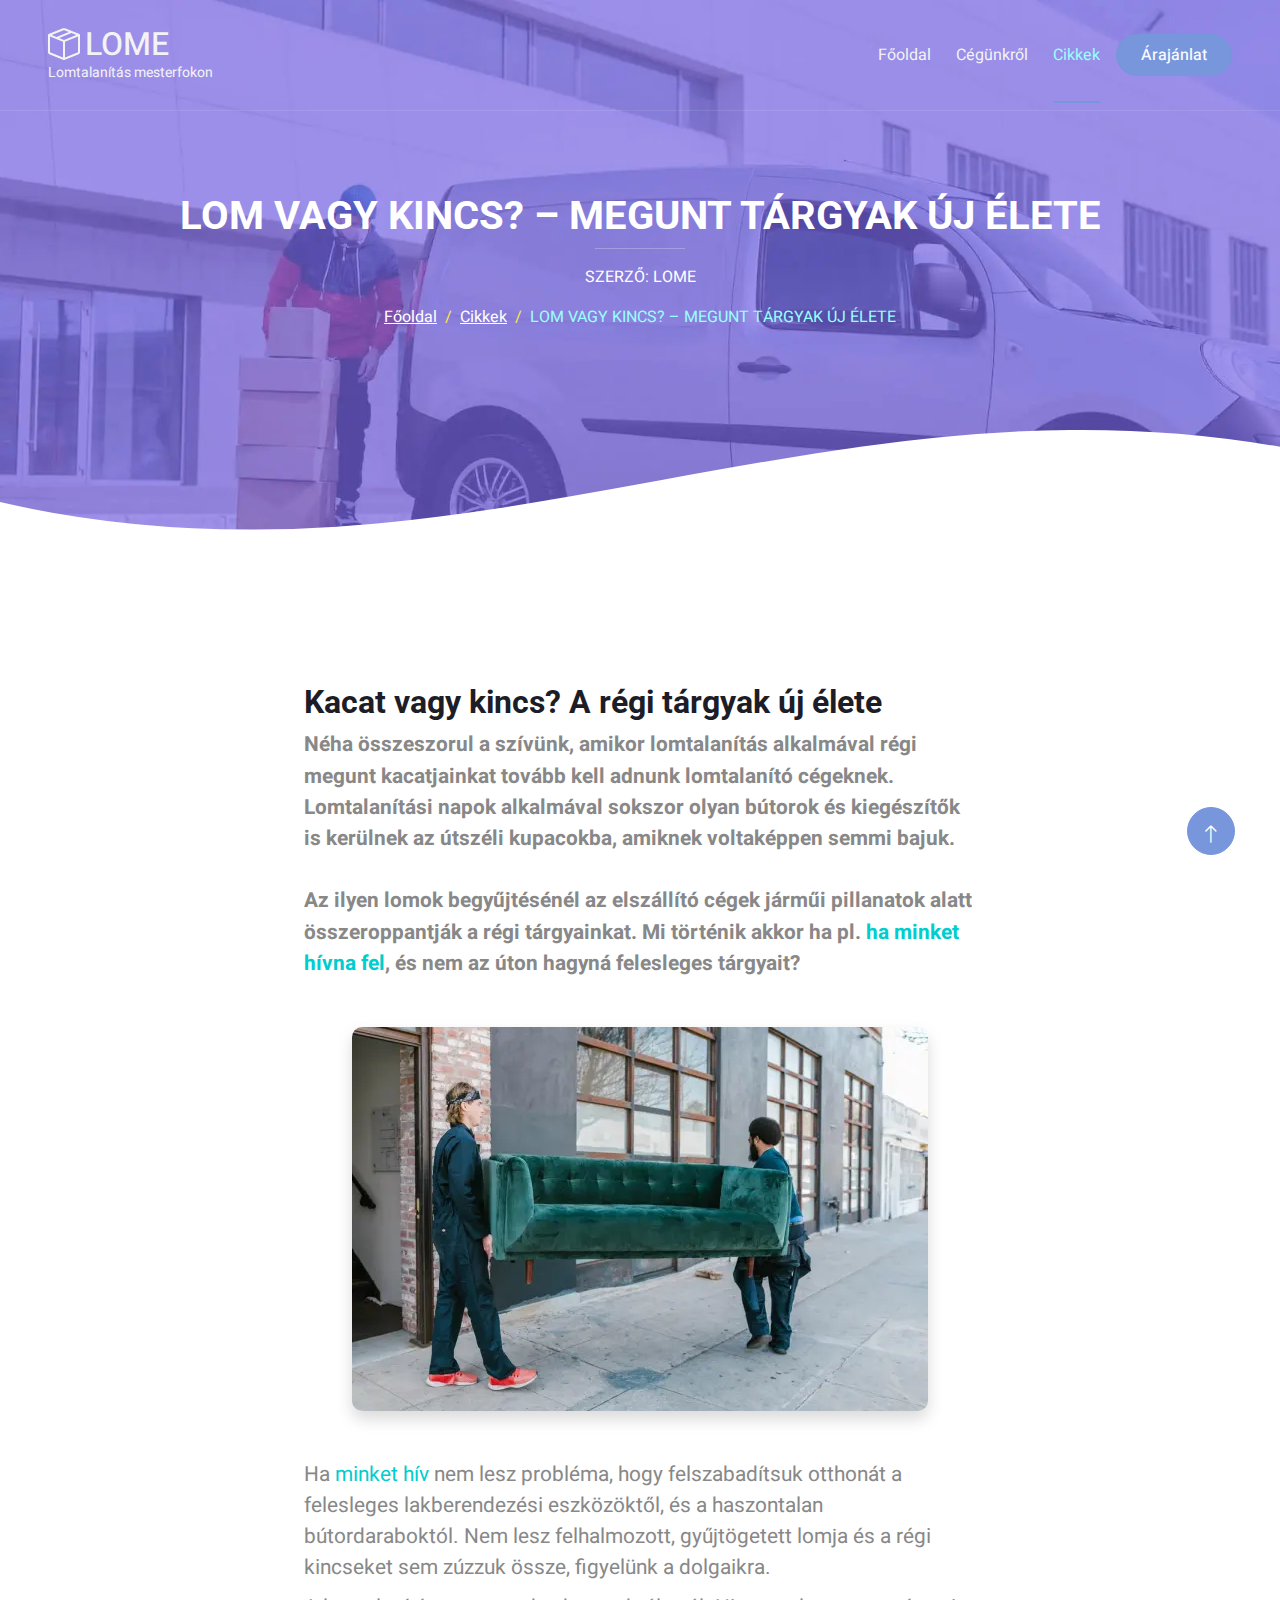
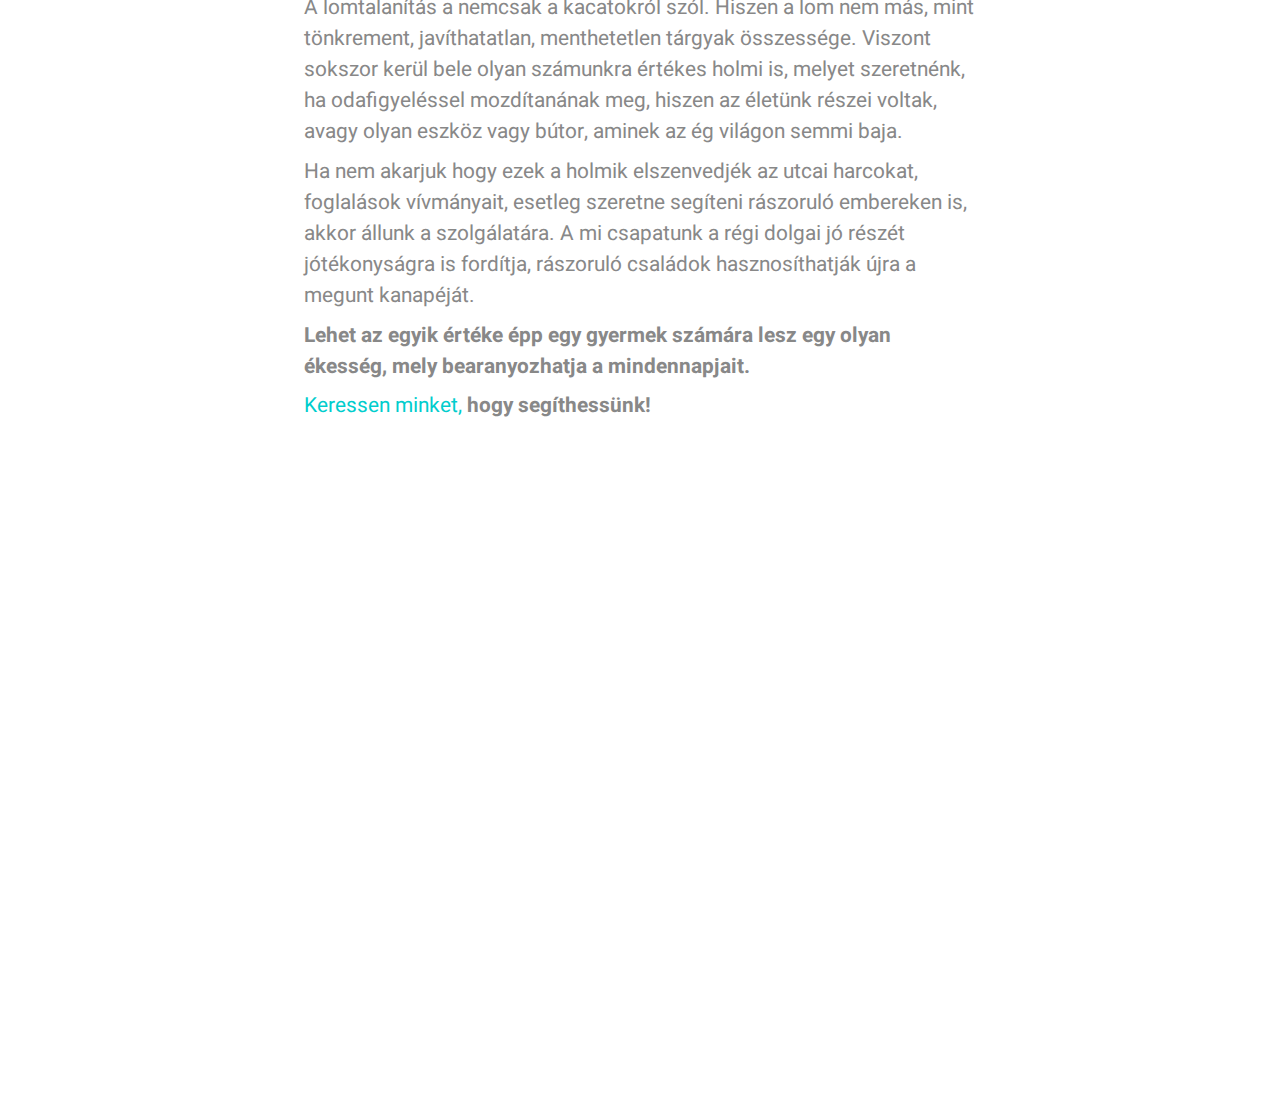
==== _article1.html @ c23edce4 "fix, article added" ====
<!DOCTYPE html>
<html lang="hu">

<head>
    <meta charset="utf-8" />
    <title>
        LOM VAGY KINCS? – MEGUNT TÁRGYAK ÚJ ÉLETE - Lomtalanítás Mesterfokon
    </title>
    <link rel="canonical" href="https://lomtalanitas-mesterfokon.hu/article1.html" />
    <link rel="shortlink" href="https://lomtalanitas-mesterfokon.hu/article1.html" />
    <meta name="format-detection" content="telephone=no" />
    <meta content="width=device-width, initial-scale=1.0" name="viewport" />
    <meta http-equiv="X-UA-Compatible" content="IE=edge" />
    <meta name="keywords" content="mindent viszünk, lomtalanítás, hagyatékfelszámolás, sittszállítás, kezdvező árak, olcsó, éjjel-nappal, professzionális, lakáskiürítés, költöztetés, mesteremberek, megbízható, bútorszállítás, irodakiürítés, hagyaték, lomszállítás" />
    <meta name="description" content="Professzionális lomtalanítás kedvező árakon az Ország egész területén éjjel-nappal. ✅ Kipakolunk minden lomot és szemetet! Lomtalanítás kapcsán mindenféle lomot, bútort, kanapékat, ágyakat, sittet, építési törmeléket elhordunk. Mindig tiszta területet hagyunk magunk után! &nbsp;|&nbsp; Lomtalanitas-mesterfokon.hu" />
    <meta name="robots" content="all, index, follow" />
    <meta name="theme-color" content="#ffffff" />
    <!-- Opengraph & Twitter -->
    <meta property="og:site_name" content="LOM VAGY KINCS? – MEGUNT TÁRGYAK ÚJ ÉLETE" />
    <meta property="og:type" content="website" />
    <meta property="og:url" content="https://lomtalanitas-mesterfokon.hu/article1.html" />
    <meta property="og:title" content="LOM VAGY KINCS? – MEGUNT TÁRGYAK ÚJ ÉLETE - Professzionális lomtalanítás kedvező árakon ✅ &nbsp;|&nbsp; Lomtalanitas-mesterfokon.hu" />
    <meta property="og:description" content="Professzionális lomtalanítás kedvező árakon az Ország egész területén éjjel-nappal. ✅ Kipakolunk minden lomot és szemetet! Lomtalanítás kapcsán mindenféle lomot, bútort, kanapékat, ágyakat, sittet, építési törmeléket elhordunk. Mindig tiszta területet hagyunk magunk után! &nbsp;|&nbsp; Lomtalanitas-mesterfokon.hu" />
    <meta property="og:image" content="https://lomtalanitas-mesterfokon.hu/ferfi_dobozokkal.png" />
    <meta property="og:image:width" content="1200" />
    <meta property="og:image:height" content="675" />
    <meta property="og:locale" content="hu_HU" />
    <meta name="twitter:card" content="summary_large_image" />
    <meta name="twitter:title" content="LOM VAGY KINCS? – MEGUNT TÁRGYAK ÚJ ÉLETE - Professzionális lomtalanítás kedvező árakon ✅ &nbsp;|&nbsp; Lomtalanitas-mesterfokon.hu" />
    <meta name="twitter:description" content="Professzionális lomtalanítás kedvező árakon az Ország egész területén éjjel-nappal. ✅ Kipakolunk minden lomot és szemetet! Lomtalanítás kapcsán mindenféle lomot, bútort, kanapékat, ágyakat, sittet, építési törmeléket elhordunk. Mindig tiszta területet hagyunk magunk után! &nbsp;|&nbsp; Lomtalanitas-mesterfokon.hu" />
    <meta name="twitter:site" content="LOM VAGY KINCS? – MEGUNT TÁRGYAK ÚJ ÉLETE" />
    <meta name="twitter:image" content="https://lomtalanitas-mesterfokon.hu/ferfi_dobozokkal.png" />
    <meta name="twitter:creator" content="Lomtalanítás mesterfokon" />
    <!-- Favicon -->
    <link href="img/favicon/favicon.ico" rel="icon" />
    <link rel="apple-touch-icon" type="image/png" sizes="32x32" href="img/favicon/favicon-32x32.png" />
    <link rel="icon" type="image/png" sizes="96x96" href="img/favicon/favicon-96x96.png" />
    <link rel="icon" type="image/png" sizes="16x16" href="img/favicon/favicon-16x16.png" />
    <meta name="msapplication-TileColor" content="#ffffff" />
    <meta name="theme-color" content="#ffffff" />
    <!-- Google Web Fonts -->
    <link rel="preconnect" href="https://fonts.googleapis.com" />
    <link rel="preconnect" href="https://fonts.gstatic.com" crossorigin />
    <link href="https://fonts.googleapis.com/css2?family=Heebo:wght@400;500&family=Roboto:wght@400;500;700&display=swap" rel="stylesheet" />
    <!-- Icon Font Stylesheet -->
    <link href="https://cdnjs.cloudflare.com/ajax/libs/font-awesome/5.10.0/css/all.min.css" rel="stylesheet" />
    <link href="https://cdn.jsdelivr.net/npm/bootstrap-icons@1.4.1/font/bootstrap-icons.css" rel="stylesheet" />
    <!-- Libraries Stylesheet -->
    <link href="lib/animate/animate.min.css" rel="stylesheet" />
    <link href="lib/owlcarousel/assets/owl.carousel.min.css" rel="stylesheet" />
    <!-- Customized Bootstrap Stylesheet -->
    <link href="css/bootstrap.min.css" rel="stylesheet" />
    <!-- Template Stylesheet -->
    <link href="css/style.min.css" rel="stylesheet" />
    <script type="application/ld+json">
        {
            "@context": "https://schema.org",
            "@type": "BreadcrumbList",
            "itemListElement": [{
                "@type": "ListItem",
                "position": 1,
                "name": "Főoldal",
                "item": "https://lomtalanitas-mesterfokon.hu/"
            }, {
                "@type": "ListItem",
                "position": 2,
                "name": "Cikkek",
                "item": "https://lomtalanitas-mesterfokon.hu/articles.html"
            },
            {
                "@type": "ListItem",
                "position": 3,
                "name": "LOM VAGY KINCS? – MEGUNT TÁRGYAK ÚJ ÉLETE",
                "item": "https://lomtalanitas-mesterfokon.hu/articles/article1.html"
            }]
        }
    </script>
</head>

<body>
    <main role="main" class="container-xxl bg-white p-0">
        <!-- Spinner Start -->
        <section id="spinner" class="show bg-red position-fixed translate-middle w-100 vh-100 top-50 start-50 d-flex align-items-center justify-content-center">
            <div class="spinner-grow" style="width: 3rem; height: 3rem; background-color: transparent" role="status">
                <svg class="spinner" xmlns="http://www.w3.org/2000/svg" xmlns:xlink="http://www.w3.org/1999/xlink" aria-hidden="true" role="img" width="50" height="50" preserveAspectRatio="xMidYMid meet" viewBox="0 0 16 16">
                    <path d="M6 2a2 2 0 1 1 3.999-.001A2 2 0 0 1 6 2zm4.243 1.757a2 2 0 1 1 3.999-.001a2 2 0 0 1-3.999.001zM13 8a1 1 0 1 1 2 0a1 1 0 0 1-2 0zm-1.757 4.243a1 1 0 1 1 2 0a1 1 0 0 1-2 0zM7 14a1 1 0 0 1 2 0a1 1 0 0 1-2 0zm-4.243-1.757a1 1 0 0 1 2 0a1 1 0 0 1-2 0zm-.5-8.486a1.5 1.5 0 0 1 3 0a1.5 1.5 0 0 1-3 0zM.875 8a1.125 1.125 0 1 1 2.25 0a1.125 1.125 0 0 1-2.25 0z" fill="#7796dc" />
                </svg>
                <span class="sr-only">Az oldal tölt...</span>
            </div>
        </section>
        <!-- Spinner End -->
        <!-- Navbar Start -->
        <section class="container-xxl position-relative p-0">
            <nav class="navbar navbar-expand-lg navbar-light px-4 px-lg-5 py-3 py-lg-2">
                <a href="index.html" class="py-0">
                    <div class="m-0 logo" style="
                font-size: 2rem;
                font-weight: 500;
                line-height: 1;
                display: flex;
                align-items: center;
              ">
                        <div>
                            <svg xmlns="http://www.w3.org/2000/svg" width="1em" height="1em" preserveAspectRatio="xMidYMid meet" viewBox="0 0 16 16">
                                <path fill="currentColor" d="M8.186 1.113a.5.5 0 0 0-.372 0L1.846 3.5l2.404.961L10.404 2l-2.218-.887zm3.564 1.426L5.596 5L8 5.961L14.154 3.5l-2.404-.961zm3.25 1.7l-6.5 2.6v7.922l6.5-2.6V4.24zM7.5 14.762V6.838L1 4.239v7.923l6.5 2.6zM7.443.184a1.5 1.5 0 0 1 1.114 0l7.129 2.852A.5.5 0 0 1 16 3.5v8.662a1 1 0 0 1-.629.928l-7.185 2.874a.5.5 0 0 1-.372 0L.63 13.09a1 1 0 0 1-.63-.928V3.5a.5.5 0 0 1 .314-.464L7.443.184z" />
                            </svg>
                        </div>
                        <div style="margin-left: 0.3rem; margin-bottom: -4px">LOME</div>
                    </div>
                    <small class="logo-after">Lomtalanítás mesterfokon</small>
                    <!-- <img src="img/logo.webp" alt="Logo"> -->
                </a>
                <button class="navbar-toggler" type="button" data-bs-toggle="collapse" data-bs-target="#navbarCollapse">
                    <span class="fa fa-bars"></span>
                </button>
                <div class="collapse navbar-collapse" id="navbarCollapse">
                    <div class="navbar-nav ms-auto py-0">
                        <a href="index.html" class="nav-item nav-link">Főoldal</a>
                        <a href="about.html" class="nav-item nav-link">Cégünkről</a>
                        <a href="articles.html" class="nav-item nav-link active">Cikkek</a>
                    </div>
                    <a href="contact.html" class="btn btn-info text-light rounded-pill py-2 px-4 ms-lg-3">Árajánlat</a>
                </div>
            </nav>
            <!-- Navbar End -->

            <div class="container-xxl py-5 bg-primary-temp hero-header mb-5">
                <div class="container my-5 py-5 px-lg-5">
                    <div class="row g-5 py-5">
                        <div class="col-12 text-center">
                            <h1 class="text-white animated zoomIn">
                                LOM VAGY KINCS? – MEGUNT TÁRGYAK ÚJ ÉLETE
                            </h1>
                            <hr class="bg-white mx-auto mt-0" style="width: 90px" />
                            <div class="text-uppercase text-center text-white author mb-3">
                                Szerző: LOME
                            </div>
                            <nav aria-label="breadcrumb">
                                <ol class="breadcrumb justify-content-center position-relative" style="z-index: 10">
                                    <li class="breadcrumb-item">
                                        <a class="text-white" href="index.html">Főoldal</a>
                                    </li>
                                    <li class="breadcrumb-item active" aria-current="page">
                                        <a class="text-white" href="articles.html">Cikkek</a>
                                    </li>
                                    <li class="breadcrumb-item active" aria-current="page">
                                        LOM VAGY KINCS? – MEGUNT TÁRGYAK ÚJ ÉLETE
                                    </li>
                                </ol>
                            </nav>
                        </div>
                    </div>
                </div>
            </div>
        </section>
        <!-- Navbar & Hero End -->
        <aside class="svg-section">
            <svg id="svg" xmlns="http://www.w3.org/2000/svg" viewBox="-300 0 950 270">
                <path d="M-314,267 C105,364 400,100 812,279" fill="#000000" stroke="white" stroke-width="120" stroke-linecap="round" />
            </svg>
        </aside>
        <!-- Articles Start -->
        <section class="container-xxl pb-5">
            <div class="container p-md-5" style="font-size: 1.3rem; max-width: 768px;">
                <h2 class="animated zoomIn">
                    Kacat vagy kincs? A régi tárgyak új élete
                </h2>
                <p>
                    <strong>
                        Néha összeszorul a szívünk, amikor lomtalanítás alkalmával régi
                        megunt kacatjainkat tovább kell adnunk lomtalanító cégeknek.
                        Lomtalanítási napok alkalmával sokszor olyan bútorok és
                        kiegészítők is kerülnek az útszéli kupacokba, amiknek voltaképpen
                        semmi bajuk. <br><br>Az ilyen lomok begyűjtésénél az elszállító cégek
                        járműi pillanatok alatt összeroppantják a régi tárgyainkat. Mi
                        történik akkor ha pl. <a href="contact.html">ha minket hívna fel</a>, és nem az úton hagyná
                        felesleges tárgyait?
                    </strong>
                </p>
                <img class="shadow d-flex justify-content-center rounded img-fluid mx-auto my-5" src="img/koltoztetes_szerk.webp" alt="LOME CIKKEK ALAP KÉPE" />

                <p class="my-2">
                    Ha <a href="contact.html">minket hív</a> nem lesz probléma, hogy
                    felszabadítsuk otthonát a felesleges lakberendezési eszközöktől, és a haszontalan bútordaraboktól.
                    Nem lesz felhalmozott, gyűjtögetett lomja és a régi kincseket sem zúzzuk össze, figyelünk a dolgaikra.
                </p>
                <p class="my-2">
                    A lomtalanítás a nemcsak a kacatokról szól. Hiszen a lom nem más, mint tönkrement, javíthatatlan, menthetetlen tárgyak összessége.
                    Viszont sokszor kerül bele olyan számunkra értékes holmi is, melyet szeretnénk, ha odafigyeléssel mozdítanának meg,
                    hiszen az életünk részei voltak, avagy olyan eszköz vagy bútor, aminek az ég világon semmi baja.
                </p>
                <p class="my-2">
                    Ha nem akarjuk hogy ezek a holmik elszenvedjék az utcai harcokat, foglalások vívmányait, esetleg szeretne segíteni rászoruló embereken is, akkor állunk a szolgálatára.
                    A mi csapatunk a régi dolgai jó részét jótékonyságra is fordítja, rászoruló családok hasznosíthatják újra a megunt kanapéját. <br>
                </p>
                <p class="my-2">
                    <strong>
                        Lehet az egyik értéke épp egy gyermek számára lesz egy olyan ékesség, mely bearanyozhatja a mindennapjait.
                    </strong>
                </p>
                <p><a href="contact.html">Keressen minket,</a> <strong>hogy segíthessünk!</strong></p>
            </div>
        </section>
        <!-- About End -->

        <!-- Footer Start -->
        <footer class="container-fluid bg-dark text-light footer mt-5 pt-5 wow fadeIn" data-wow-delay="0.1s">
            <div class="container py-5 px-lg-5">
                <div class="row g-5">
                    <div class="col-md-6 col-lg-6">
                        <h5 class="text-white mb-4">Cégünkről</h5>
                        <p>
                            Professzionális csapatunk évek tapasztalatával mesterfokon
                            segíti ki megrendelői bármilyen nemű lomtalanítási megkeresését.
                            Legyen szó teljes többszintes családi ház kiürítéséről vagy csak
                            pár bútor elviteléről, minket bizalommal kereshet! Olcsó
                            árakkal, akár azonnali kiszállással segítjük Önt a nyugodt és
                            lommentes környezethez!
                        </p>
                    </div>
                    <div class="col-md-6 col-lg-3">
                        <h5 class="text-white mb-4">Írjon nekünk</h5>
                        <p><i class="fa fa-map-marker-alt me-3"></i>Budapest</p>
                        <p>
                            <i class="fa fa-phone-alt me-3"></i><a href="tel:06704208134">06 70 420 8134</a>
                        </p>
                        <p>
                            <i class="fa fa-envelope me-3"></i><a href="mailto:hello@lomtalanitas-mesterfokon.hu">hello@lomtalanitas-mesterfokon.hu</a>
                        </p>
                        <div class="d-flex pt-2">
                            <a class="btn btn-outline-light btn-social" href="index.html"><i class="fab fa-facebook-f"></i></a>
                            <a class="btn btn-outline-light btn-social" href="index.html"><i class="fab fa-youtube"></i></a>
                            <a class="btn btn-outline-light btn-social" href="index.html"><i class="fab fa-instagram"></i></a>
                        </div>
                    </div>
                    <div class="col-md-6 col-lg-3">
                        <h5 class="text-white mb-4">Linkek</h5>
                        <a class="btn btn-link" href="about.html">Rólunk</a>
                        <a class="btn btn-link" href="contact.html">Kapcsolat</a>
                        <a class="btn btn-link" href="index.html">Főoldal</a>
                        <a class="btn btn-link" href="index.html#szolgaltatasaink">Szolgáltatásaink</a>
                    </div>
                </div>
                <div class="text-center mt-5 text-uppercase">
                    Oldalunkon nincs adatkezelés sem cookie használat
                </div>
            </div>
            <div class="container px-lg-5">
                <div class="copyright">
                    <div class="row">
                        <div class="col-md-6 text-center text-md-start mb-3 mb-md-0">
                            &copy;
                            <a href="index.html">LOME - LOMTALANITAS-MESTERFOKON.HU</a>,
                            MINDEN JOG FENNTARTVA.
                        </div>
                        <div class="col-md-6 text-center text-md-end">
                            <div class="footer-menu">
                                <a href="index.html">Főoldal</a>
                                <a href="contact.html">Írjon nekünk</a>
                                <a href="about.html">Ismerjen meg minket</a>
                                <a href="impressum.html">Impresszum</a>
                            </div>
                        </div>
                    </div>
                </div>
            </div>
        </footer>
        <!-- Footer End -->
        <!-- Back to Top -->
        <a href="#" class="btn btn-lg btn-info text-white btn-lg-square back-to-top pt-2"><i class="bi bi-arrow-up"></i></a>
    </main>
    <!-- JavaScript Libraries -->
    <script src="https://code.jquery.com/jquery-3.4.1.min.js"></script>
    <script src="https://cdn.jsdelivr.net/npm/bootstrap@5.0.0/dist/js/bootstrap.bundle.min.js"></script>
    <script src="lib/wow/wow.min.js"></script>
    <script src="lib/easing/easing.min.js"></script>
    <script src="lib/waypoints/waypoints.min.js"></script>
    <script src="lib/owlcarousel/owl.carousel.min.js"></script>
    <!-- Template Javascript -->
    <script src="js/main.js"></script>
</body>

</html>
---- css/style.min.css ----
:root {
  --primary: #7766e6;
  --secondary: #7796dc;
  --light: #f3f3f3;
  --dark: #404043;
  --active: #00cdcd;
  --light-red: #e91e63;
}
.bg-primary-temp {
  background-color: var(--primary);
}
.footer .btn.btn-social:hover,
.service-item:hover .service-icon,
.service-item:hover a.btn,
.text-success-temp {
  color: var(--primary);
}
.navbar-light .logo,
.navbar-light .logo-after,
.text-secondary-temp {
  color: var(--secondary);
}
#spinner {
  opacity: 0;
  visibility: hidden;
  transition: opacity 0.5s ease-out, visibility 0s linear 0.5s;
  z-index: 99999;
}
#spinner.show {
  transition: opacity 0.5s ease-out, visibility linear;
  visibility: visible;
  opacity: 1;
  z-index: 99999;
  position: absolute;
  top: 50%;
  left: 50%;
  margin: -25px 0 0 -25px;
  width: 50px;
  height: 50px;
}
.back-to-top {
  position: fixed;
  display: none;
  right: 45px;
  bottom: 45px;
  z-index: 99;
}
.fw-bold,
h1,
h2,
h3 {
  font-weight: 700 !important;
}
.fw-medium,
h4,
h5,
h6 {
  font-weight: 500 !important;
}
a {
  transition: 0.5s;
  color: var(--active);
}
a:hover {
  color: var(--dark);
}

.service-item:hover h5,
.service-item:hover p,
.team-item:hover h5,
.team-item:hover small {
  color: var(--light);
}

.callto-link a:hover {
  color: var(--light-red);
}

.footer .copyright a {
  border-bottom: 1px solid var(--active);
}

.footer .copyright a:hover {
  color: var(--secondary);
  border-bottom: 1px solid var(--secondary);
}

.footer a:hover {
  color: var(--secondary);
}

.btn {
  font-weight: 500;
  transition: 0.5s;
}
.btn-square {
  width: 38px;
  height: 38px;
}
.btn-sm-square {
  width: 32px;
  height: 32px;
}
.btn-lg-square {
  width: 48px;
  height: 48px;
}
.btn-lg-square,
.btn-sm-square,
.btn-square {
  padding: 0;
  display: flex;
  align-items: center;
  justify-content: center;
  font-weight: 400;
  border-radius: 50px;
}
.btn-info {
  background-color: var(--secondary) !important;
  border: 1px solid var(--secondary) !important;
}
.btn-info:hover,
.btn-light:hover {
  background-color: var(--primary) !important;
  border: 1px solid var(--primary) !important;
  color: var(--light) !important;
}

.breadcrumb-item a {
  text-decoration: underline;
}

.breadcrumb-item a:hover {
  color: #ffeb3b !important;
}

.breadcrumb-item.active {
  color: #98ffff;
}
.navbar-light .navbar-nav .nav-link {
  position: relative;
  margin-left: 25px;
  padding: 35px 0;
  color: var(--light) !important;
  outline: 0;
  transition: 0.5s;
}
.navbar-light .navbar-toggler {
  color: var(--primary);
  border-radius: 2px;
  border-width: 1px;
}
.sticky-top.navbar-light .navbar-nav .nav-link {
  padding: 20px 0;
  color: var(--dark) !important;
}
.navbar-light .navbar-nav .nav-link.active,
.navbar-light .navbar-nav .nav-link:hover,
.sticky-top.navbar-light .navbar-nav .nav-link.active,
.sticky-top.navbar-light .navbar-nav .nav-link:hover,
.testimonial-carousel .owl-item.center .testimonial-item i {
  color: var(--primary) !important;
}
.navbar-light .navbar-brand h1 {
  color: #fff;
}
.navbar-light .navbar-brand img {
  max-height: 60px;
  transition: 0.5s;
}
.sticky-top.navbar-light .navbar-brand img {
  max-height: 45px;
}
.sticky-top.navbar-light .logo,
.sticky-top.navbar-light .logo-after {
  color: var(--secondary) !important;
}
@media (max-width: 991.98px) {
  .sticky-top.navbar-light {
    position: relative;
    background: #fff;
  }
  .navbar-light .navbar-collapse {
    margin-top: 15px;
    border-top: 1px solid #ddd;
  }
  .navbar-light .navbar-nav .nav-link,
  .sticky-top.navbar-light .navbar-nav .nav-link {
    padding: 10px 0;
    margin-left: 0;
    color: var(--dark) !important;
  }
  .navbar-light .navbar-brand h1 {
    color: var(--primary);
  }
  .navbar-light .navbar-brand img {
    max-height: 45px;
  }
}
.svg-section {
  position: relative;
  top: -50px;
  height: 50px;
  background: var(--primary);
}
.svg-section svg {
  position: absolute;
  bottom: 0;
  width: 100%;
  height: auto;
}
.home-page .svg-section {
  height: 20px;
  top: 0;
}
@media (min-width: 992px) {
  .navbar-light,
  .navbar-light .navbar-nav .nav-link.active::before,
  .navbar-light .navbar-nav .nav-link:hover::before {
    width: 100%;
    left: 0;
  }
  .navbar-light .navbar-nav .nav-link.active,
  .navbar-light .navbar-nav .nav-link:hover {
    color: #98ffff !important;
  }
  .navbar-light .logo,
  .navbar-light .logo-after {
    color: var(--light);
  }
  .navbar-light {
    position: absolute;
    top: 0;
    border-bottom: 1px solid rgba(256, 256, 256, 0.1);
    z-index: 999;
  }
  .sticky-top.navbar-light {
    position: fixed;
    background: #fff;
  }
  .navbar-light .navbar-nav .nav-link::before {
    position: absolute;
    content: "";
    width: 0;
    height: 2px;
    bottom: -1px;
    left: 50%;
    background: var(--secondary);
    transition: 0.5s;
  }
  .navbar-light .navbar-nav .nav-link.nav-contact::before {
    display: none;
  }
  .sticky-top.navbar-light .navbar-brand h1 {
    color: var(--primary);
  }
  .home-page .svg-section {
    height: 50px;
  }
}
.portfolio-overlay,
.service-item a.btn,
.team-item {
  z-index: 1;
  transition: 0.5s;
}
.section-title::before {
  position: absolute;
  content: "";
  width: 90px;
  height: 4px;
  bottom: 0;
  left: 0;
  background: var(--dark);
}
.section-title.text-center::before {
  left: 50%;
  margin-left: -35px;
}
.section-title h6::after,
.section-title h6::before {
  position: absolute;
  content: "";
  width: 10px;
  height: 10px;
  top: 2px;
  left: 0;
  background: rgba(115, 179, 227, 0.5);
  border-radius: 9999px;
}
.section-title h6::after {
  top: 5px;
  left: 3px;
}
.service-item {
  position: relative;
  height: 350px;
  padding: 30px 25px;
  background: #fff;
  box-shadow: 0 0 45px rgba(0, 0, 0, 0.08);
  transition: 0.5s;
}
.service-item:hover,
.team-item:hover::after {
  background: var(--primary);
}
.service-item .service-icon {
  margin: 0 auto 20px;
  width: 90px;
  height: 90px;
  display: flex;
  align-items: center;
  justify-content: center;
  color: var(--light);
  transition: 0.5s;
}
.service-item h5,
.service-item p,
.team-item h5,
.team-item small,
.testimonial-carousel .owl-item .testimonial-item,
.testimonial-carousel .owl-item.center .testimonial-item * {
  transition: 0.5s;
}
.service-item a.btn {
  position: relative;
  display: flex;
  color: var(--primary);
}
.service-item a.btn::before {
  position: absolute;
  content: "";
  width: 55px;
  height: 35px;
  top: 0;
  left: 0;
  border-radius: 35px;
  background: #ddd;
  transition: 0.5s;
  z-index: -1;
}
.service-item:hover a.btn::before {
  width: 100%;
  background: var(--light);
}
.newsletter,
.testimonial {
  background: url("../img/hero_mobile.webp") left top/cover no-repeat,
    right bottom/cover no-repeat;
}
.testimonial p {
  min-height: 150px;
}
.hero-header {
  background-color: var(--primary);
  background-image: url("../img/hero_mobile.webp");
  background-repeat: no-repeat;
  background-position: center;
  background-size: cover;
}
@media all and (min-width: 992px) {
  .newsletter,
  .testimonial {
    background: url("../img/pakolas_with_layer.webp");
  }
  .hero-header {
    background-color: var(--primary);
    background-image: url("../img/pakolas_with_layer.webp");
  }
}
.cover-after {
  background-image: -moz-
    oldlinear-gradient(to top, #121212 5%, rgba(0, 0, 0, 0));
  background-image: linear-gradient(to top, #121212 5%, rgba(0, 0, 0, 0));
  width: 100%;
  height: 90px;
  position: absolute;
  bottom: 0;
  left: 0;
}
.testimonial-carousel .owl-item.center .testimonial-item {
  background: var(--light) !important;
  border-color: var(--light);
}
.testimonial-carousel .owl-item.center .testimonial-item * {
  color: #888;
}
.testimonial-carousel .owl-item.center .testimonial-item h6 {
  color: var(--dark) !important;
}
.team-item {
  position: relative;
}
.team-item::after {
  position: absolute;
  content: "";
  top: 2rem;
  right: 0;
  bottom: 0;
  left: 0;
  border-radius: 10px;
  background: #fff;
  box-shadow: 0 0 45px rgba(0, 0, 0, 0.1);
  transition: 0.5s;
  z-index: -1;
}

/* articles */

.breadcrumb-item+.breadcrumb-item::before {
    color: #ffeb3b;
}

.card {
  background: #fff;
  box-shadow: 0 6px 10px rgba(0, 0, 0, 0.08), 0 0 6px rgba(0, 0, 0, 0.05);
  border: 1;
  border-radius: 1rem;
}

.img-hover-zoom--colorize img {
  border-radius: 50%;
  width: 150px;
  height: auto;
  margin-top: 20px;
  padding: 1px;
  transition: transform 0.5s;
  filter: grayscale(100%);
}

.img-hover-zoom--colorize:hover img {
  filter: grayscale(0);
  transform: scale(1.05);
}

.author {
  color: #7a7a7a;
}

.card h3 {
  font-size: 1rem;
}

/* MEDIA */

@media only screen and (min-width: 1200px) {
  .img-hover-zoom--colorize img {
    width: 200px;
  }
}

.footer .btn.btn-social {
  margin-right: 5px;
  width: 40px;
  height: 40px;
  display: flex;
  align-items: center;
  justify-content: center;
  color: var(--light);
  border: 1px solid rgba(256, 256, 256, 0.1);
  border-radius: 40px;
  transition: 0.3s;
  text-decoration: none;
}
.footer .btn.btn-link {
  display: block;
  margin-bottom: 10px;
  padding: 0;
  text-align: left;
  color: var(--light);
  font-weight: 400;
  transition: 0.3s;
}
.footer .btn.btn-link::before {
  position: relative;
  content: "\f105";
  font-family: "Font Awesome 5 Free";
  font-weight: 900;
  margin-right: 10px;
}
.footer .btn.btn-link:hover {
  letter-spacing: 1px;
  box-shadow: none;
  color: var(--secondary);
}
.footer .copyright {
  padding: 25px 0;
  font-size: 14px;
  border-top: 1px solid rgba(256, 256, 256, 0.1);
}
.footer .footer-menu a {
  margin-right: 15px;
  padding-right: 15px;
  border-right: 1px solid rgba(255, 255, 255, 0.1);
}
.footer .footer-menu a:last-child {
  margin-right: 0;
  padding-right: 0;
  border-right: none;
}
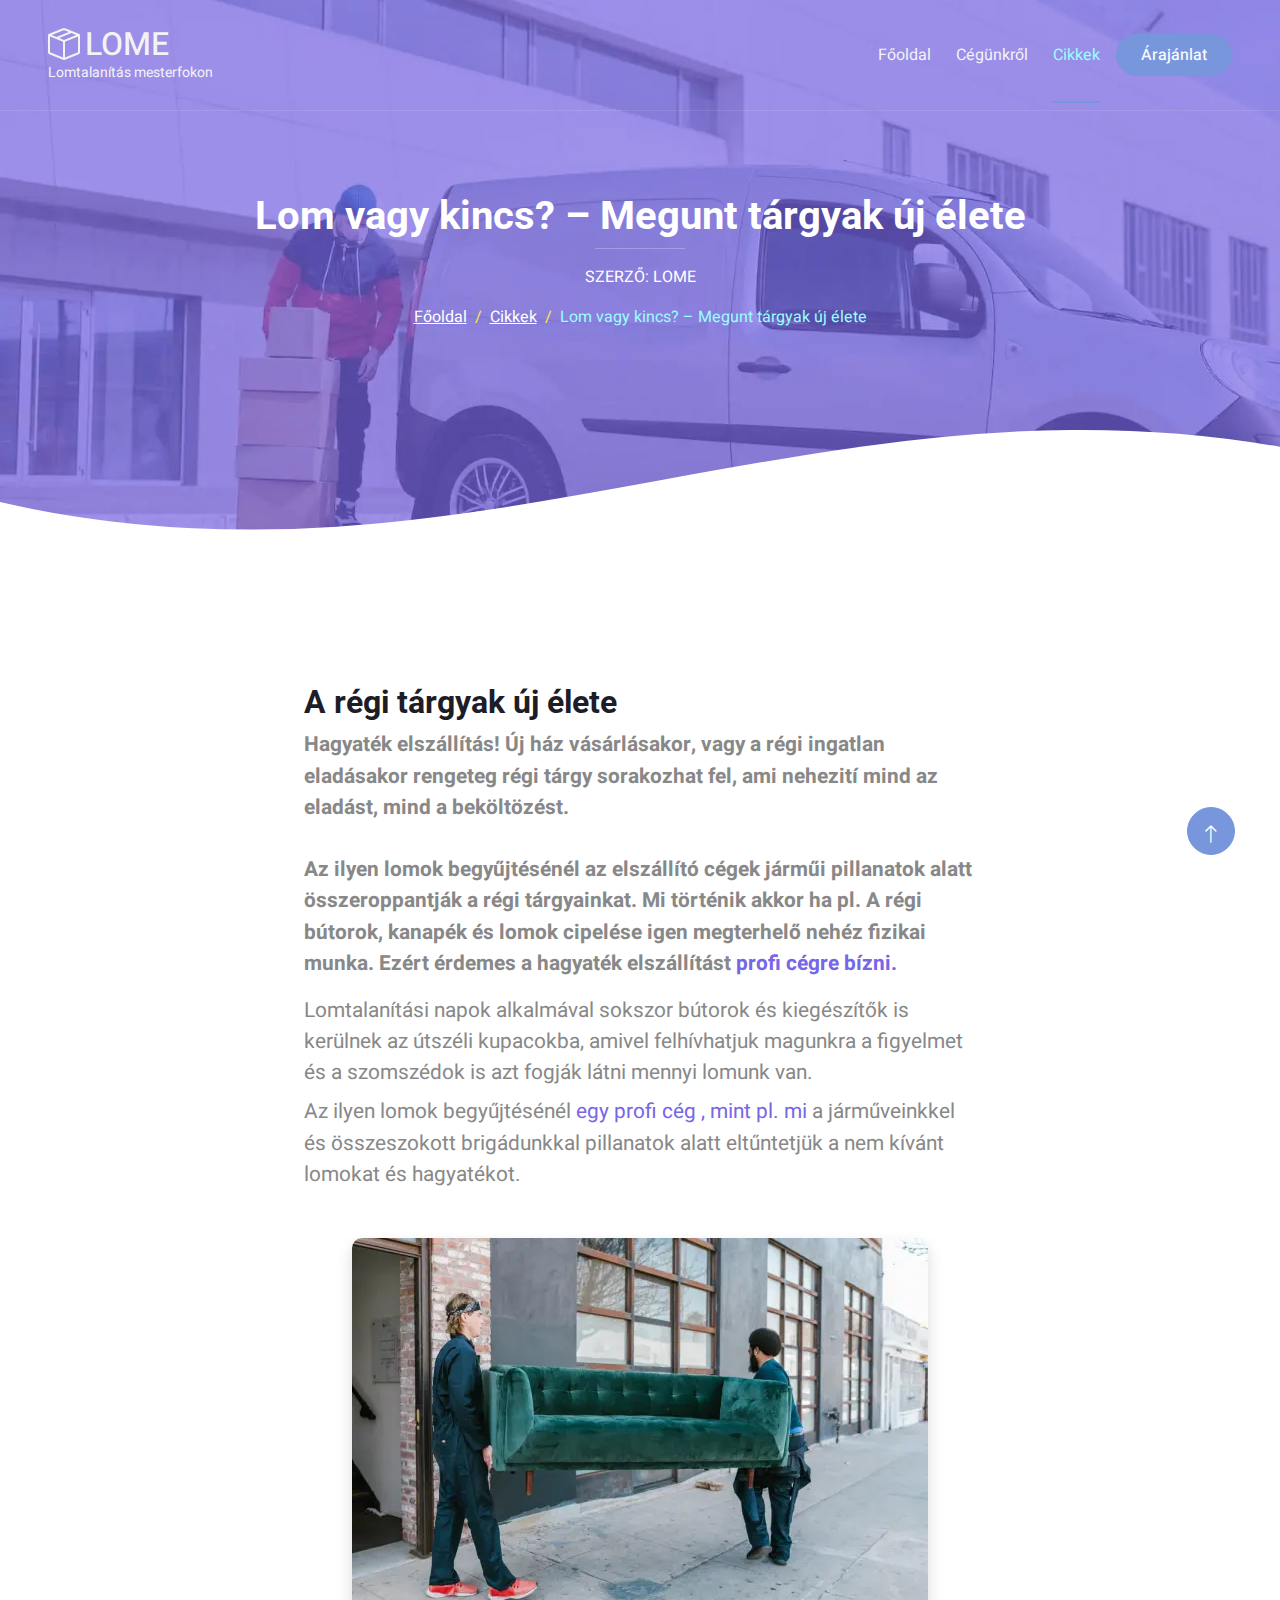
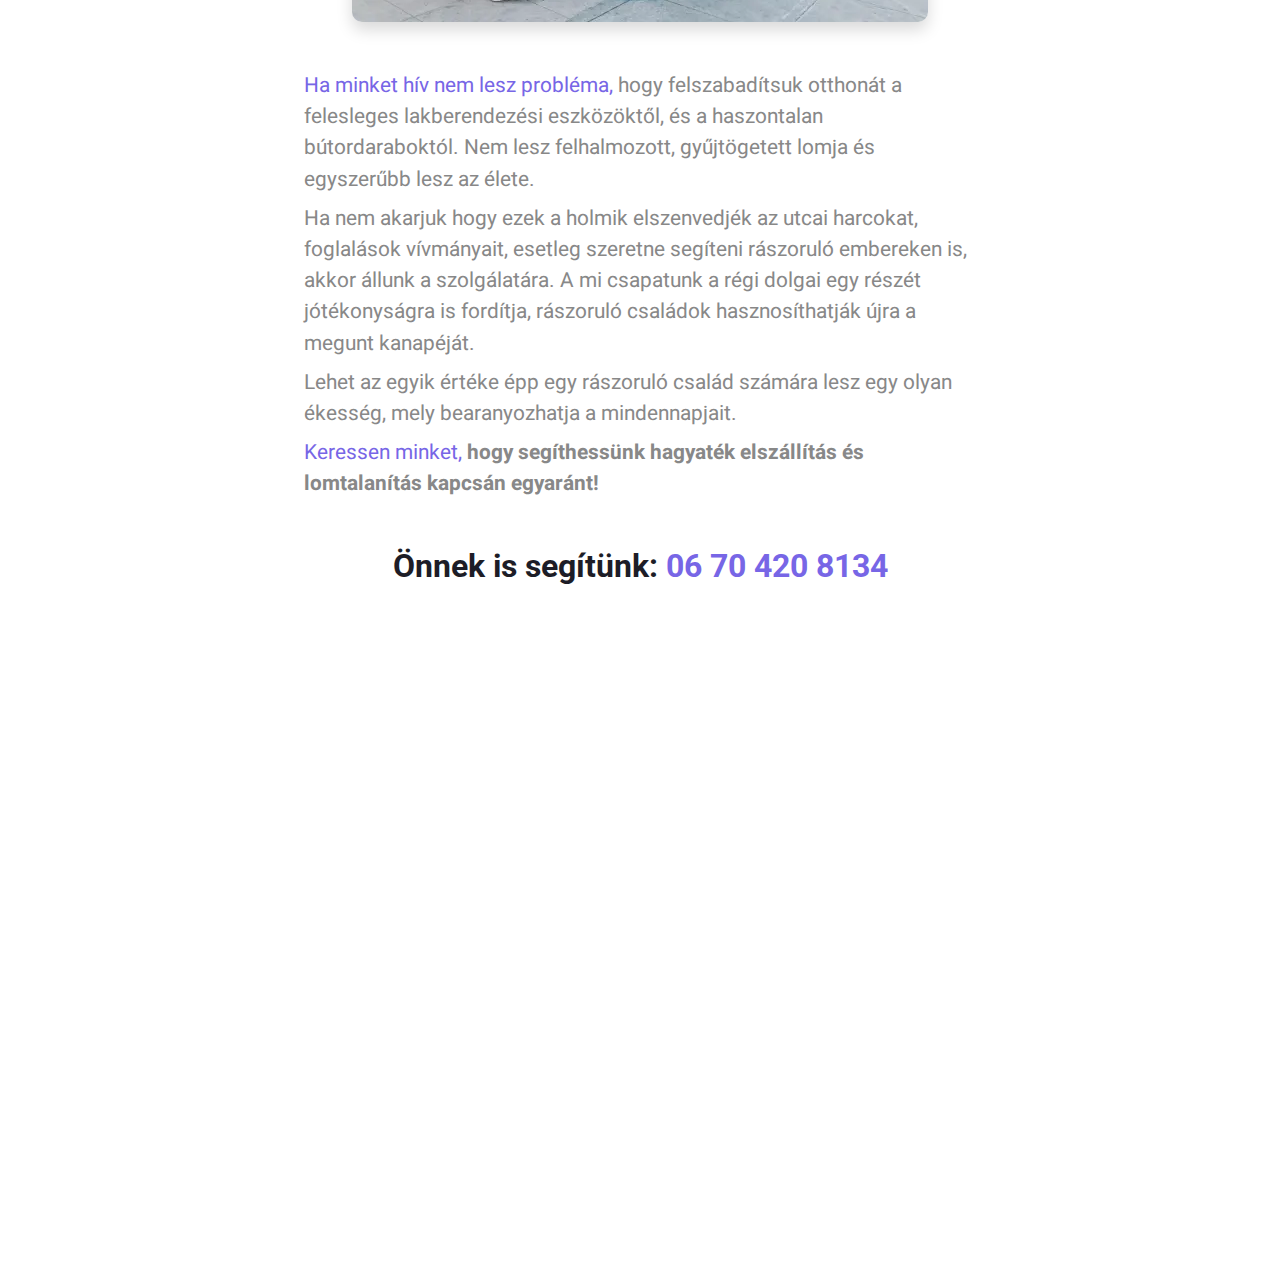
==== commit 7c27c973: "article fix, new homepage img added" ====
--- a/_article1.html
+++ b/_article1.html
@@ -4,7 +4,7 @@
 <head>
     <meta charset="utf-8" />
     <title>
-        LOM VAGY KINCS? – MEGUNT TÁRGYAK ÚJ ÉLETE - Lomtalanítás Mesterfokon
+        Lom vagy kincs? – Megunt tárgyak új élete - Lomtalanítás Mesterfokon
     </title>
     <link rel="canonical" href="https://lomtalanitas-mesterfokon.hu/article1.html" />
     <link rel="shortlink" href="https://lomtalanitas-mesterfokon.hu/article1.html" />
@@ -12,24 +12,24 @@
     <meta content="width=device-width, initial-scale=1.0" name="viewport" />
     <meta http-equiv="X-UA-Compatible" content="IE=edge" />
     <meta name="keywords" content="mindent viszünk, lomtalanítás, hagyatékfelszámolás, sittszállítás, kezdvező árak, olcsó, éjjel-nappal, professzionális, lakáskiürítés, költöztetés, mesteremberek, megbízható, bútorszállítás, irodakiürítés, hagyaték, lomszállítás" />
-    <meta name="description" content="Professzionális lomtalanítás kedvező árakon az Ország egész területén éjjel-nappal. ✅ Kipakolunk minden lomot és szemetet! Lomtalanítás kapcsán mindenféle lomot, bútort, kanapékat, ágyakat, sittet, építési törmeléket elhordunk. Mindig tiszta területet hagyunk magunk után! &nbsp;|&nbsp; Lomtalanitas-mesterfokon.hu" />
+    <meta name="description" content="Hagyaték elszállítás! Új ház vásárlásakor, vagy a régi ingatlan eladásakor rengeteg régi tárgy sorakozhat fel, ami nehezití mind az eladást, mind a beköltözést. A régi bútorok, kanapék és lomok cipelése igen megterhelő nehéz fizikai munka. Ezért érdemes a hagyaték elszállítást profi cégre bízni.  &nbsp;|&nbsp; Lomtalanitas-mesterfokon.hu" />
     <meta name="robots" content="all, index, follow" />
     <meta name="theme-color" content="#ffffff" />
     <!-- Opengraph & Twitter -->
-    <meta property="og:site_name" content="LOM VAGY KINCS? – MEGUNT TÁRGYAK ÚJ ÉLETE" />
+    <meta property="og:site_name" content="Lom vagy kincs? – Megunt tárgyak új élete" />
     <meta property="og:type" content="website" />
     <meta property="og:url" content="https://lomtalanitas-mesterfokon.hu/article1.html" />
-    <meta property="og:title" content="LOM VAGY KINCS? – MEGUNT TÁRGYAK ÚJ ÉLETE - Professzionális lomtalanítás kedvező árakon ✅ &nbsp;|&nbsp; Lomtalanitas-mesterfokon.hu" />
-    <meta property="og:description" content="Professzionális lomtalanítás kedvező árakon az Ország egész területén éjjel-nappal. ✅ Kipakolunk minden lomot és szemetet! Lomtalanítás kapcsán mindenféle lomot, bútort, kanapékat, ágyakat, sittet, építési törmeléket elhordunk. Mindig tiszta területet hagyunk magunk után! &nbsp;|&nbsp; Lomtalanitas-mesterfokon.hu" />
-    <meta property="og:image" content="https://lomtalanitas-mesterfokon.hu/ferfi_dobozokkal.png" />
+    <meta property="og:title" content="Lom vagy kincs? – Megunt tárgyak új élete - Professzionális lomtalanítás kedvező árakon ✅ &nbsp;|&nbsp; Lomtalanitas-mesterfokon.hu" />
+    <meta property="og:description" content="Hagyaték elszállítás! Új ház vásárlásakor, vagy a régi ingatlan eladásakor rengeteg régi tárgy sorakozhat fel, ami nehezití mind az eladást, mind a beköltözést. A régi bútorok, kanapék és lomok cipelése igen megterhelő nehéz fizikai munka. Ezért érdemes a hagyaték elszállítást profi cégre bízni.  &nbsp;|&nbsp; Lomtalanitas-mesterfokon.hu" />
+    <meta property="og:image" content="https://lomtalanitas-mesterfokon.hu/img/koltoztetes_szerk.webp" />
     <meta property="og:image:width" content="1200" />
     <meta property="og:image:height" content="675" />
     <meta property="og:locale" content="hu_HU" />
     <meta name="twitter:card" content="summary_large_image" />
-    <meta name="twitter:title" content="LOM VAGY KINCS? – MEGUNT TÁRGYAK ÚJ ÉLETE - Professzionális lomtalanítás kedvező árakon ✅ &nbsp;|&nbsp; Lomtalanitas-mesterfokon.hu" />
-    <meta name="twitter:description" content="Professzionális lomtalanítás kedvező árakon az Ország egész területén éjjel-nappal. ✅ Kipakolunk minden lomot és szemetet! Lomtalanítás kapcsán mindenféle lomot, bútort, kanapékat, ágyakat, sittet, építési törmeléket elhordunk. Mindig tiszta területet hagyunk magunk után! &nbsp;|&nbsp; Lomtalanitas-mesterfokon.hu" />
-    <meta name="twitter:site" content="LOM VAGY KINCS? – MEGUNT TÁRGYAK ÚJ ÉLETE" />
-    <meta name="twitter:image" content="https://lomtalanitas-mesterfokon.hu/ferfi_dobozokkal.png" />
+    <meta name="twitter:title" content="Lom vagy kincs? – Megunt tárgyak új élete - Professzionális lomtalanítás kedvező árakon ✅ &nbsp;|&nbsp; Lomtalanitas-mesterfokon.hu" />
+    <meta name="twitter:description" content="Hagyaték elszállítás! Új ház vásárlásakor, vagy a régi ingatlan eladásakor rengeteg régi tárgy sorakozhat fel, ami nehezití mind az eladást, mind a beköltözést. A régi bútorok, kanapék és lomok cipelése igen megterhelő nehéz fizikai munka. Ezért érdemes a hagyaték elszállítást profi cégre bízni.  &nbsp;|&nbsp; Lomtalanitas-mesterfokon.hu" />
+    <meta name="twitter:site" content="Lom vagy kincs? – Megunt tárgyak új élete" />
+    <meta name="twitter:image" content="https://lomtalanitas-mesterfokon.hu/img/koltoztetes_szerk.webp" />
     <meta name="twitter:creator" content="Lomtalanítás mesterfokon" />
     <!-- Favicon -->
     <link href="img/favicon/favicon.ico" rel="icon" />
@@ -57,22 +57,23 @@
             "@context": "https://schema.org",
             "@type": "BreadcrumbList",
             "itemListElement": [{
-                "@type": "ListItem",
-                "position": 1,
-                "name": "Főoldal",
-                "item": "https://lomtalanitas-mesterfokon.hu/"
-            }, {
-                "@type": "ListItem",
-                "position": 2,
-                "name": "Cikkek",
-                "item": "https://lomtalanitas-mesterfokon.hu/articles.html"
-            },
-            {
-                "@type": "ListItem",
-                "position": 3,
-                "name": "LOM VAGY KINCS? – MEGUNT TÁRGYAK ÚJ ÉLETE",
-                "item": "https://lomtalanitas-mesterfokon.hu/articles/article1.html"
-            }]
+                    "@type": "ListItem",
+                    "position": 1,
+                    "name": "Főoldal",
+                    "item": "https://lomtalanitas-mesterfokon.hu/"
+                }, {
+                    "@type": "ListItem",
+                    "position": 2,
+                    "name": "Cikkek",
+                    "item": "https://lomtalanitas-mesterfokon.hu/articles.html"
+                },
+                {
+                    "@type": "ListItem",
+                    "position": 3,
+                    "name": "Lom vagy kincs? – Megunt tárgyak új élete",
+                    "item": "https://lomtalanitas-mesterfokon.hu/articles/article1.html"
+                }
+            ]
         }
     </script>
 </head>
@@ -129,7 +130,7 @@
                     <div class="row g-5 py-5">
                         <div class="col-12 text-center">
                             <h1 class="text-white animated zoomIn">
-                                LOM VAGY KINCS? – MEGUNT TÁRGYAK ÚJ ÉLETE
+                                Lom vagy kincs? – Megunt tárgyak új élete
                             </h1>
                             <hr class="bg-white mx-auto mt-0" style="width: 90px" />
                             <div class="text-uppercase text-center text-white author mb-3">
@@ -144,7 +145,7 @@
                                         <a class="text-white" href="articles.html">Cikkek</a>
                                     </li>
                                     <li class="breadcrumb-item active" aria-current="page">
-                                        LOM VAGY KINCS? – MEGUNT TÁRGYAK ÚJ ÉLETE
+                                        Lom vagy kincs? – Megunt tárgyak új élete
                                     </li>
                                 </ol>
                             </nav>
@@ -160,45 +161,38 @@
             </svg>
         </aside>
         <!-- Articles Start -->
-        <section class="container-xxl pb-5">
+        <section class="container-xxl pb-5 article-show">
             <div class="container p-md-5" style="font-size: 1.3rem; max-width: 768px;">
                 <h2 class="animated zoomIn">
-                    Kacat vagy kincs? A régi tárgyak új élete
+                    A régi tárgyak új élete
                 </h2>
                 <p>
                     <strong>
-                        Néha összeszorul a szívünk, amikor lomtalanítás alkalmával régi
-                        megunt kacatjainkat tovább kell adnunk lomtalanító cégeknek.
-                        Lomtalanítási napok alkalmával sokszor olyan bútorok és
-                        kiegészítők is kerülnek az útszéli kupacokba, amiknek voltaképpen
-                        semmi bajuk. <br><br>Az ilyen lomok begyűjtésénél az elszállító cégek
+                        Hagyaték elszállítás! Új ház vásárlásakor, vagy a régi ingatlan eladásakor rengeteg régi tárgy sorakozhat fel, ami nehezití mind az eladást, mind a beköltözést.<br><br>Az ilyen lomok begyűjtésénél az elszállító cégek
                         járműi pillanatok alatt összeroppantják a régi tárgyainkat. Mi
-                        történik akkor ha pl. <a href="contact.html">ha minket hívna fel</a>, és nem az úton hagyná
-                        felesleges tárgyait?
+                        történik akkor ha pl. A régi bútorok, kanapék és lomok cipelése igen megterhelő nehéz fizikai munka. Ezért érdemes a hagyaték elszállítást <a href="contact.html">profi cégre bízni.</a>
                     </strong>
                 </p>
+                <p class="my-2">
+                    Lomtalanítási napok alkalmával sokszor bútorok és kiegészítők is kerülnek az útszéli kupacokba, amivel felhívhatjuk magunkra a figyelmet és a szomszédok is azt fogják látni mennyi lomunk van.
+                </p>
+                <p class="my-2">
+                    Az ilyen lomok begyűjtésénél <a href="about.html">egy profi cég , mint pl. mi</a> a járműveinkkel és összeszokott brigádunkkal pillanatok alatt eltűntetjük a nem kívánt lomokat és hagyatékot.
+                </p>
                 <img class="shadow d-flex justify-content-center rounded img-fluid mx-auto my-5" src="img/koltoztetes_szerk.webp" alt="LOME CIKKEK ALAP KÉPE" />
 
                 <p class="my-2">
-                    Ha <a href="contact.html">minket hív</a> nem lesz probléma, hogy
-                    felszabadítsuk otthonát a felesleges lakberendezési eszközöktől, és a haszontalan bútordaraboktól.
-                    Nem lesz felhalmozott, gyűjtögetett lomja és a régi kincseket sem zúzzuk össze, figyelünk a dolgaikra.
-                </p>
-                <p class="my-2">
-                    A lomtalanítás a nemcsak a kacatokról szól. Hiszen a lom nem más, mint tönkrement, javíthatatlan, menthetetlen tárgyak összessége.
-                    Viszont sokszor kerül bele olyan számunkra értékes holmi is, melyet szeretnénk, ha odafigyeléssel mozdítanának meg,
-                    hiszen az életünk részei voltak, avagy olyan eszköz vagy bútor, aminek az ég világon semmi baja.
-                </p>
-                <p class="my-2">
-                    Ha nem akarjuk hogy ezek a holmik elszenvedjék az utcai harcokat, foglalások vívmányait, esetleg szeretne segíteni rászoruló embereken is, akkor állunk a szolgálatára.
-                    A mi csapatunk a régi dolgai jó részét jótékonyságra is fordítja, rászoruló családok hasznosíthatják újra a megunt kanapéját. <br>
-                </p>
-                <p class="my-2">
-                    <strong>
-                        Lehet az egyik értéke épp egy gyermek számára lesz egy olyan ékesség, mely bearanyozhatja a mindennapjait.
-                    </strong>
-                </p>
-                <p><a href="contact.html">Keressen minket,</a> <strong>hogy segíthessünk!</strong></p>
+                    <a href="contact.html">Ha minket hív nem lesz probléma,</a> hogy felszabadítsuk otthonát a felesleges lakberendezési eszközöktől, és a haszontalan bútordaraboktól. Nem lesz felhalmozott, gyűjtögetett lomja és egyszerűbb lesz az élete.
+                </p>
+
+                <p class="my-2">
+                    Ha nem akarjuk hogy ezek a holmik elszenvedjék az utcai harcokat, foglalások vívmányait, esetleg szeretne segíteni rászoruló embereken is, akkor állunk a szolgálatára. A mi csapatunk a régi dolgai egy részét jótékonyságra is fordítja, rászoruló családok hasznosíthatják újra a megunt kanapéját.
+                </p>
+                <p class="my-2">
+                    Lehet az egyik értéke épp egy rászoruló család számára lesz egy olyan ékesség, mely bearanyozhatja a mindennapjait.
+                </p>
+                <p><a href="contact.html">Keressen minket,</a> <strong>hogy segíthessünk hagyaték elszállítás és lomtalanítás kapcsán egyaránt!</strong></p>
+                <h2 class="animated zoomIn text-center callto-link mt-5">Önnek is segítünk: <div class="d-md-none"></div> <a href="tel:+36704208134">06 70 420 8134</a></h2>
             </div>
         </section>
         <!-- About End -->
@@ -238,6 +232,7 @@
                         <a class="btn btn-link" href="about.html">Rólunk</a>
                         <a class="btn btn-link" href="contact.html">Kapcsolat</a>
                         <a class="btn btn-link" href="index.html">Főoldal</a>
+                        <a class="btn btn-link" href="articles.html">Cikkek</a>
                         <a class="btn btn-link" href="index.html#szolgaltatasaink">Szolgáltatásaink</a>
                     </div>
                 </div>
@@ -258,6 +253,7 @@
                                 <a href="index.html">Főoldal</a>
                                 <a href="contact.html">Írjon nekünk</a>
                                 <a href="about.html">Ismerjen meg minket</a>
+                                <a href="articles.html">Cikkek</a>
                                 <a href="impressum.html">Impresszum</a>
                             </div>
                         </div>
--- a/css/style.min.css
+++ b/css/style.min.css
@@ -1,500 +1 @@
-:root {
-  --primary: #7766e6;
-  --secondary: #7796dc;
-  --light: #f3f3f3;
-  --dark: #404043;
-  --active: #00cdcd;
-  --light-red: #e91e63;
-}
-.bg-primary-temp {
-  background-color: var(--primary);
-}
-.footer .btn.btn-social:hover,
-.service-item:hover .service-icon,
-.service-item:hover a.btn,
-.text-success-temp {
-  color: var(--primary);
-}
-.navbar-light .logo,
-.navbar-light .logo-after,
-.text-secondary-temp {
-  color: var(--secondary);
-}
-#spinner {
-  opacity: 0;
-  visibility: hidden;
-  transition: opacity 0.5s ease-out, visibility 0s linear 0.5s;
-  z-index: 99999;
-}
-#spinner.show {
-  transition: opacity 0.5s ease-out, visibility linear;
-  visibility: visible;
-  opacity: 1;
-  z-index: 99999;
-  position: absolute;
-  top: 50%;
-  left: 50%;
-  margin: -25px 0 0 -25px;
-  width: 50px;
-  height: 50px;
-}
-.back-to-top {
-  position: fixed;
-  display: none;
-  right: 45px;
-  bottom: 45px;
-  z-index: 99;
-}
-.fw-bold,
-h1,
-h2,
-h3 {
-  font-weight: 700 !important;
-}
-.fw-medium,
-h4,
-h5,
-h6 {
-  font-weight: 500 !important;
-}
-a {
-  transition: 0.5s;
-  color: var(--active);
-}
-a:hover {
-  color: var(--dark);
-}
-
-.service-item:hover h5,
-.service-item:hover p,
-.team-item:hover h5,
-.team-item:hover small {
-  color: var(--light);
-}
-
-.callto-link a:hover {
-  color: var(--light-red);
-}
-
-.footer .copyright a {
-  border-bottom: 1px solid var(--active);
-}
-
-.footer .copyright a:hover {
-  color: var(--secondary);
-  border-bottom: 1px solid var(--secondary);
-}
-
-.footer a:hover {
-  color: var(--secondary);
-}
-
-.btn {
-  font-weight: 500;
-  transition: 0.5s;
-}
-.btn-square {
-  width: 38px;
-  height: 38px;
-}
-.btn-sm-square {
-  width: 32px;
-  height: 32px;
-}
-.btn-lg-square {
-  width: 48px;
-  height: 48px;
-}
-.btn-lg-square,
-.btn-sm-square,
-.btn-square {
-  padding: 0;
-  display: flex;
-  align-items: center;
-  justify-content: center;
-  font-weight: 400;
-  border-radius: 50px;
-}
-.btn-info {
-  background-color: var(--secondary) !important;
-  border: 1px solid var(--secondary) !important;
-}
-.btn-info:hover,
-.btn-light:hover {
-  background-color: var(--primary) !important;
-  border: 1px solid var(--primary) !important;
-  color: var(--light) !important;
-}
-
-.breadcrumb-item a {
-  text-decoration: underline;
-}
-
-.breadcrumb-item a:hover {
-  color: #ffeb3b !important;
-}
-
-.breadcrumb-item.active {
-  color: #98ffff;
-}
-.navbar-light .navbar-nav .nav-link {
-  position: relative;
-  margin-left: 25px;
-  padding: 35px 0;
-  color: var(--light) !important;
-  outline: 0;
-  transition: 0.5s;
-}
-.navbar-light .navbar-toggler {
-  color: var(--primary);
-  border-radius: 2px;
-  border-width: 1px;
-}
-.sticky-top.navbar-light .navbar-nav .nav-link {
-  padding: 20px 0;
-  color: var(--dark) !important;
-}
-.navbar-light .navbar-nav .nav-link.active,
-.navbar-light .navbar-nav .nav-link:hover,
-.sticky-top.navbar-light .navbar-nav .nav-link.active,
-.sticky-top.navbar-light .navbar-nav .nav-link:hover,
-.testimonial-carousel .owl-item.center .testimonial-item i {
-  color: var(--primary) !important;
-}
-.navbar-light .navbar-brand h1 {
-  color: #fff;
-}
-.navbar-light .navbar-brand img {
-  max-height: 60px;
-  transition: 0.5s;
-}
-.sticky-top.navbar-light .navbar-brand img {
-  max-height: 45px;
-}
-.sticky-top.navbar-light .logo,
-.sticky-top.navbar-light .logo-after {
-  color: var(--secondary) !important;
-}
-@media (max-width: 991.98px) {
-  .sticky-top.navbar-light {
-    position: relative;
-    background: #fff;
-  }
-  .navbar-light .navbar-collapse {
-    margin-top: 15px;
-    border-top: 1px solid #ddd;
-  }
-  .navbar-light .navbar-nav .nav-link,
-  .sticky-top.navbar-light .navbar-nav .nav-link {
-    padding: 10px 0;
-    margin-left: 0;
-    color: var(--dark) !important;
-  }
-  .navbar-light .navbar-brand h1 {
-    color: var(--primary);
-  }
-  .navbar-light .navbar-brand img {
-    max-height: 45px;
-  }
-}
-.svg-section {
-  position: relative;
-  top: -50px;
-  height: 50px;
-  background: var(--primary);
-}
-.svg-section svg {
-  position: absolute;
-  bottom: 0;
-  width: 100%;
-  height: auto;
-}
-.home-page .svg-section {
-  height: 20px;
-  top: 0;
-}
-@media (min-width: 992px) {
-  .navbar-light,
-  .navbar-light .navbar-nav .nav-link.active::before,
-  .navbar-light .navbar-nav .nav-link:hover::before {
-    width: 100%;
-    left: 0;
-  }
-  .navbar-light .navbar-nav .nav-link.active,
-  .navbar-light .navbar-nav .nav-link:hover {
-    color: #98ffff !important;
-  }
-  .navbar-light .logo,
-  .navbar-light .logo-after {
-    color: var(--light);
-  }
-  .navbar-light {
-    position: absolute;
-    top: 0;
-    border-bottom: 1px solid rgba(256, 256, 256, 0.1);
-    z-index: 999;
-  }
-  .sticky-top.navbar-light {
-    position: fixed;
-    background: #fff;
-  }
-  .navbar-light .navbar-nav .nav-link::before {
-    position: absolute;
-    content: "";
-    width: 0;
-    height: 2px;
-    bottom: -1px;
-    left: 50%;
-    background: var(--secondary);
-    transition: 0.5s;
-  }
-  .navbar-light .navbar-nav .nav-link.nav-contact::before {
-    display: none;
-  }
-  .sticky-top.navbar-light .navbar-brand h1 {
-    color: var(--primary);
-  }
-  .home-page .svg-section {
-    height: 50px;
-  }
-}
-.portfolio-overlay,
-.service-item a.btn,
-.team-item {
-  z-index: 1;
-  transition: 0.5s;
-}
-.section-title::before {
-  position: absolute;
-  content: "";
-  width: 90px;
-  height: 4px;
-  bottom: 0;
-  left: 0;
-  background: var(--dark);
-}
-.section-title.text-center::before {
-  left: 50%;
-  margin-left: -35px;
-}
-.section-title h6::after,
-.section-title h6::before {
-  position: absolute;
-  content: "";
-  width: 10px;
-  height: 10px;
-  top: 2px;
-  left: 0;
-  background: rgba(115, 179, 227, 0.5);
-  border-radius: 9999px;
-}
-.section-title h6::after {
-  top: 5px;
-  left: 3px;
-}
-.service-item {
-  position: relative;
-  height: 350px;
-  padding: 30px 25px;
-  background: #fff;
-  box-shadow: 0 0 45px rgba(0, 0, 0, 0.08);
-  transition: 0.5s;
-}
-.service-item:hover,
-.team-item:hover::after {
-  background: var(--primary);
-}
-.service-item .service-icon {
-  margin: 0 auto 20px;
-  width: 90px;
-  height: 90px;
-  display: flex;
-  align-items: center;
-  justify-content: center;
-  color: var(--light);
-  transition: 0.5s;
-}
-.service-item h5,
-.service-item p,
-.team-item h5,
-.team-item small,
-.testimonial-carousel .owl-item .testimonial-item,
-.testimonial-carousel .owl-item.center .testimonial-item * {
-  transition: 0.5s;
-}
-.service-item a.btn {
-  position: relative;
-  display: flex;
-  color: var(--primary);
-}
-.service-item a.btn::before {
-  position: absolute;
-  content: "";
-  width: 55px;
-  height: 35px;
-  top: 0;
-  left: 0;
-  border-radius: 35px;
-  background: #ddd;
-  transition: 0.5s;
-  z-index: -1;
-}
-.service-item:hover a.btn::before {
-  width: 100%;
-  background: var(--light);
-}
-.newsletter,
-.testimonial {
-  background: url("../img/hero_mobile.webp") left top/cover no-repeat,
-    right bottom/cover no-repeat;
-}
-.testimonial p {
-  min-height: 150px;
-}
-.hero-header {
-  background-color: var(--primary);
-  background-image: url("../img/hero_mobile.webp");
-  background-repeat: no-repeat;
-  background-position: center;
-  background-size: cover;
-}
-@media all and (min-width: 992px) {
-  .newsletter,
-  .testimonial {
-    background: url("../img/pakolas_with_layer.webp");
-  }
-  .hero-header {
-    background-color: var(--primary);
-    background-image: url("../img/pakolas_with_layer.webp");
-  }
-}
-.cover-after {
-  background-image: -moz-
-    oldlinear-gradient(to top, #121212 5%, rgba(0, 0, 0, 0));
-  background-image: linear-gradient(to top, #121212 5%, rgba(0, 0, 0, 0));
-  width: 100%;
-  height: 90px;
-  position: absolute;
-  bottom: 0;
-  left: 0;
-}
-.testimonial-carousel .owl-item.center .testimonial-item {
-  background: var(--light) !important;
-  border-color: var(--light);
-}
-.testimonial-carousel .owl-item.center .testimonial-item * {
-  color: #888;
-}
-.testimonial-carousel .owl-item.center .testimonial-item h6 {
-  color: var(--dark) !important;
-}
-.team-item {
-  position: relative;
-}
-.team-item::after {
-  position: absolute;
-  content: "";
-  top: 2rem;
-  right: 0;
-  bottom: 0;
-  left: 0;
-  border-radius: 10px;
-  background: #fff;
-  box-shadow: 0 0 45px rgba(0, 0, 0, 0.1);
-  transition: 0.5s;
-  z-index: -1;
-}
-
-/* articles */
-
-.breadcrumb-item+.breadcrumb-item::before {
-    color: #ffeb3b;
-}
-
-.card {
-  background: #fff;
-  box-shadow: 0 6px 10px rgba(0, 0, 0, 0.08), 0 0 6px rgba(0, 0, 0, 0.05);
-  border: 1;
-  border-radius: 1rem;
-}
-
-.img-hover-zoom--colorize img {
-  border-radius: 50%;
-  width: 150px;
-  height: auto;
-  margin-top: 20px;
-  padding: 1px;
-  transition: transform 0.5s;
-  filter: grayscale(100%);
-}
-
-.img-hover-zoom--colorize:hover img {
-  filter: grayscale(0);
-  transform: scale(1.05);
-}
-
-.author {
-  color: #7a7a7a;
-}
-
-.card h3 {
-  font-size: 1rem;
-}
-
-/* MEDIA */
-
-@media only screen and (min-width: 1200px) {
-  .img-hover-zoom--colorize img {
-    width: 200px;
-  }
-}
-
-.footer .btn.btn-social {
-  margin-right: 5px;
-  width: 40px;
-  height: 40px;
-  display: flex;
-  align-items: center;
-  justify-content: center;
-  color: var(--light);
-  border: 1px solid rgba(256, 256, 256, 0.1);
-  border-radius: 40px;
-  transition: 0.3s;
-  text-decoration: none;
-}
-.footer .btn.btn-link {
-  display: block;
-  margin-bottom: 10px;
-  padding: 0;
-  text-align: left;
-  color: var(--light);
-  font-weight: 400;
-  transition: 0.3s;
-}
-.footer .btn.btn-link::before {
-  position: relative;
-  content: "\f105";
-  font-family: "Font Awesome 5 Free";
-  font-weight: 900;
-  margin-right: 10px;
-}
-.footer .btn.btn-link:hover {
-  letter-spacing: 1px;
-  box-shadow: none;
-  color: var(--secondary);
-}
-.footer .copyright {
-  padding: 25px 0;
-  font-size: 14px;
-  border-top: 1px solid rgba(256, 256, 256, 0.1);
-}
-.footer .footer-menu a {
-  margin-right: 15px;
-  padding-right: 15px;
-  border-right: 1px solid rgba(255, 255, 255, 0.1);
-}
-.footer .footer-menu a:last-child {
-  margin-right: 0;
-  padding-right: 0;
-  border-right: none;
-}
+:root{--primary:#7766e6;--secondary:#7796dc;--light:#f3f3f3;--dark:#404043;--active:#00cdcd;--light-red:#e91e63}.bg-primary-temp{background-color:var(--primary)}.footer .btn.btn-social:hover,.service-item:hover .service-icon,.service-item:hover a.btn,.text-success-temp{color:var(--primary)}.navbar-light .logo,.navbar-light .logo-after,.text-secondary-temp{color:var(--secondary)}#spinner{opacity:0;visibility:hidden;transition:opacity .5s ease-out,visibility 0 linear .5s;z-index:99999}#spinner.show{transition:opacity .5s ease-out,visibility linear;visibility:visible;opacity:1;z-index:99999;position:absolute;top:50%;left:50%;margin:-25px 0 0 -25px;width:50px;height:50px}.back-to-top{position:fixed;display:none;right:45px;bottom:45px;z-index:99}.fw-bold,h1,h2,h3{font-weight:700 !important}.fw-medium,h4,h5,h6{font-weight:500 !important}a{transition:.5s;color:var(--active)}a:hover{color:var(--dark)}.service-item:hover h5,.service-item:hover p,.team-item:hover h5,.team-item:hover small{color:var(--light)}.callto-link a:hover{color:var(--light-red)}.footer .copyright a{border-bottom:1px solid var(--active)}.footer .copyright a:hover{color:var(--secondary);border-bottom:1px solid var(--secondary)}.footer a:hover{color:var(--secondary)}.btn{font-weight:500;transition:.5s}.btn-square{width:38px;height:38px}.btn-sm-square{width:32px;height:32px}.btn-lg-square{width:48px;height:48px}.btn-lg-square,.btn-sm-square,.btn-square{padding:0;display:flex;align-items:center;justify-content:center;font-weight:400;border-radius:50px}.btn-info{background-color:var(--secondary) !important;border:1px solid var(--secondary) !important}.btn-info:hover,.btn-light:hover{background-color:var(--primary) !important;border:1px solid var(--primary) !important;color:var(--light) !important}.breadcrumb-item a{text-decoration:underline}.breadcrumb-item a:hover{color:#ffeb3b !important}.breadcrumb-item.active{color:#98ffff}.navbar-light .navbar-nav .nav-link{position:relative;margin-left:25px;padding:35px 0;color:var(--light) !important;outline:0;transition:.5s}.navbar-light .navbar-toggler{color:var(--primary);border-radius:2px;border-width:1px}.sticky-top.navbar-light .navbar-nav .nav-link{padding:20px 0;color:var(--dark) !important}.navbar-light .navbar-nav .nav-link.active,.navbar-light .navbar-nav .nav-link:hover,.sticky-top.navbar-light .navbar-nav .nav-link.active,.sticky-top.navbar-light .navbar-nav .nav-link:hover,.testimonial-carousel .owl-item.center .testimonial-item i{color:var(--primary) !important}.navbar-light .navbar-brand h1{color:#fff}.navbar-light .navbar-brand img{max-height:60px;transition:.5s}.sticky-top.navbar-light .navbar-brand img{max-height:45px}.sticky-top.navbar-light .logo,.sticky-top.navbar-light .logo-after{color:var(--secondary) !important}@media(max-width:991.98px){.sticky-top.navbar-light{position:relative;background:#fff}.navbar-light .navbar-collapse{margin-top:15px;border-top:1px solid #ddd}.navbar-light .navbar-nav .nav-link,.sticky-top.navbar-light .navbar-nav .nav-link{padding:10px 0;margin-left:0;color:var(--dark) !important}.navbar-light .navbar-brand h1{color:var(--primary)}.navbar-light .navbar-brand img{max-height:45px}}.svg-section{position:relative;top:-50px;height:50px;background:var(--primary)}.svg-section svg{position:absolute;bottom:0;width:100%;height:auto}.home-page .svg-section{height:20px;top:0}@media(min-width:992px){.navbar-light,.navbar-light .navbar-nav .nav-link.active::before,.navbar-light .navbar-nav .nav-link:hover::before{width:100%;left:0}.navbar-light .navbar-nav .nav-link.active,.navbar-light .navbar-nav .nav-link:hover{color:#98ffff !important}.navbar-light .logo,.navbar-light .logo-after{color:var(--light)}.navbar-light{position:absolute;top:0;border-bottom:1px solid rgba(256,256,256,0.1);z-index:999}.sticky-top.navbar-light{position:fixed;background:#fff}.navbar-light .navbar-nav .nav-link::before{position:absolute;content:"";width:0;height:2px;bottom:-1px;left:50%;background:var(--secondary);transition:.5s}.navbar-light .navbar-nav .nav-link.nav-contact::before{display:none}.sticky-top.navbar-light .navbar-brand h1{color:var(--primary)}.home-page .svg-section{height:50px}}.portfolio-overlay,.service-item a.btn,.team-item{z-index:1;transition:.5s}.section-title::before{position:absolute;content:"";width:90px;height:4px;bottom:0;left:0;background:var(--dark)}.section-title.text-center::before{left:50%;margin-left:-35px}.section-title h6::after,.section-title h6::before{position:absolute;content:"";width:10px;height:10px;top:2px;left:0;background:rgba(115,179,227,0.5);border-radius:9999px}.section-title h6::after{top:5px;left:3px}.service-item{position:relative;height:350px;padding:30px 25px;background:#fff;box-shadow:0 0 45px rgba(0,0,0,0.08);transition:.5s}.service-item:hover,.team-item:hover::after{background:var(--primary)}.service-item .service-icon{margin:0 auto 20px;width:90px;height:90px;display:flex;align-items:center;justify-content:center;color:var(--light);transition:.5s}.service-item h5,.service-item p,.team-item h5,.team-item small,.testimonial-carousel .owl-item .testimonial-item,.testimonial-carousel .owl-item.center .testimonial-item *{transition:.5s}.service-item a.btn{position:relative;display:flex;color:var(--primary)}.service-item a.btn::before{position:absolute;content:"";width:55px;height:35px;top:0;left:0;border-radius:35px;background:#ddd;transition:.5s;z-index:-1}.service-item:hover a.btn::before{width:100%;background:var(--light)}.newsletter,.testimonial{background:url("../img/hero_mobile.webp") left top/cover no-repeat,right bottom/cover no-repeat}.testimonial p{min-height:150px}.hero-header{background-color:var(--primary);background-image:url("../img/hero_mobile.webp");background-repeat:no-repeat;background-position:center;background-size:cover}@media all and (min-width:992px){.newsletter,.testimonial{background:url("../img/pakolas_with_layer.webp")}.hero-header{background-color:var(--primary);background-image:url("../img/pakolas_with_layer.webp")}}.cover-after{background-image:-moz- oldlinear-gradient(to top,#121212 5%,rgba(0,0,0,0));background-image:linear-gradient(to top,#121212 5%,rgba(0,0,0,0));width:100%;height:90px;position:absolute;bottom:0;left:0}.testimonial-carousel .owl-item.center .testimonial-item{background:var(--light) !important;border-color:var(--light)}.testimonial-carousel .owl-item.center .testimonial-item *{color:#888}.testimonial-carousel .owl-item.center .testimonial-item h6{color:var(--dark) !important}.team-item{position:relative}.team-item::after{position:absolute;content:"";top:2rem;right:0;bottom:0;left:0;border-radius:10px;background:#fff;box-shadow:0 0 45px rgba(0,0,0,0.1);transition:.5s;z-index:-1}.breadcrumb-item+.breadcrumb-item::before{color:#ffeb3b}.card{background:#fff;box-shadow:0 6px 10px rgba(0,0,0,0.08),0 0 6px rgba(0,0,0,0.05);border:1;border-radius:1rem}.img-hover-zoom--colorize img{border-radius:50%;width:150px;height:auto;margin-top:20px;padding:1px;transition:transform .5s;filter:grayscale(100%)}.img-hover-zoom--colorize:hover img{filter:grayscale(0);transform:scale(1.05)}.author{color:#7a7a7a}.card .btn-info{max-width:100px}.card h3{font-size:1rem}@media only screen and (min-width:1200px){.img-hover-zoom--colorize img{width:200px}}.footer .btn.btn-social{margin-right:5px;width:40px;height:40px;display:flex;align-items:center;justify-content:center;color:var(--light);border:1px solid rgba(256,256,256,0.1);border-radius:40px;transition:.3s;text-decoration:none}.footer .btn.btn-link{display:block;margin-bottom:10px;padding:0;text-align:left;color:var(--light);font-weight:400;transition:.3s}.footer .btn.btn-link::before{position:relative;content:"\f105";font-family:"Font Awesome 5 Free";font-weight:900;margin-right:10px}.footer .btn.btn-link:hover{letter-spacing:1px;box-shadow:none;color:var(--secondary)}.footer .copyright{padding:25px 0;font-size:14px;border-top:1px solid rgba(256,256,256,0.1)}.footer .footer-menu a{margin-right:15px;padding-right:15px;border-right:1px solid rgba(255,255,255,0.1)}.footer .footer-menu a:last-child{margin-right:0;padding-right:0;border-right:0}.article-show a{color:var(--primary)}.article-show a:hover{text-decoration:underline}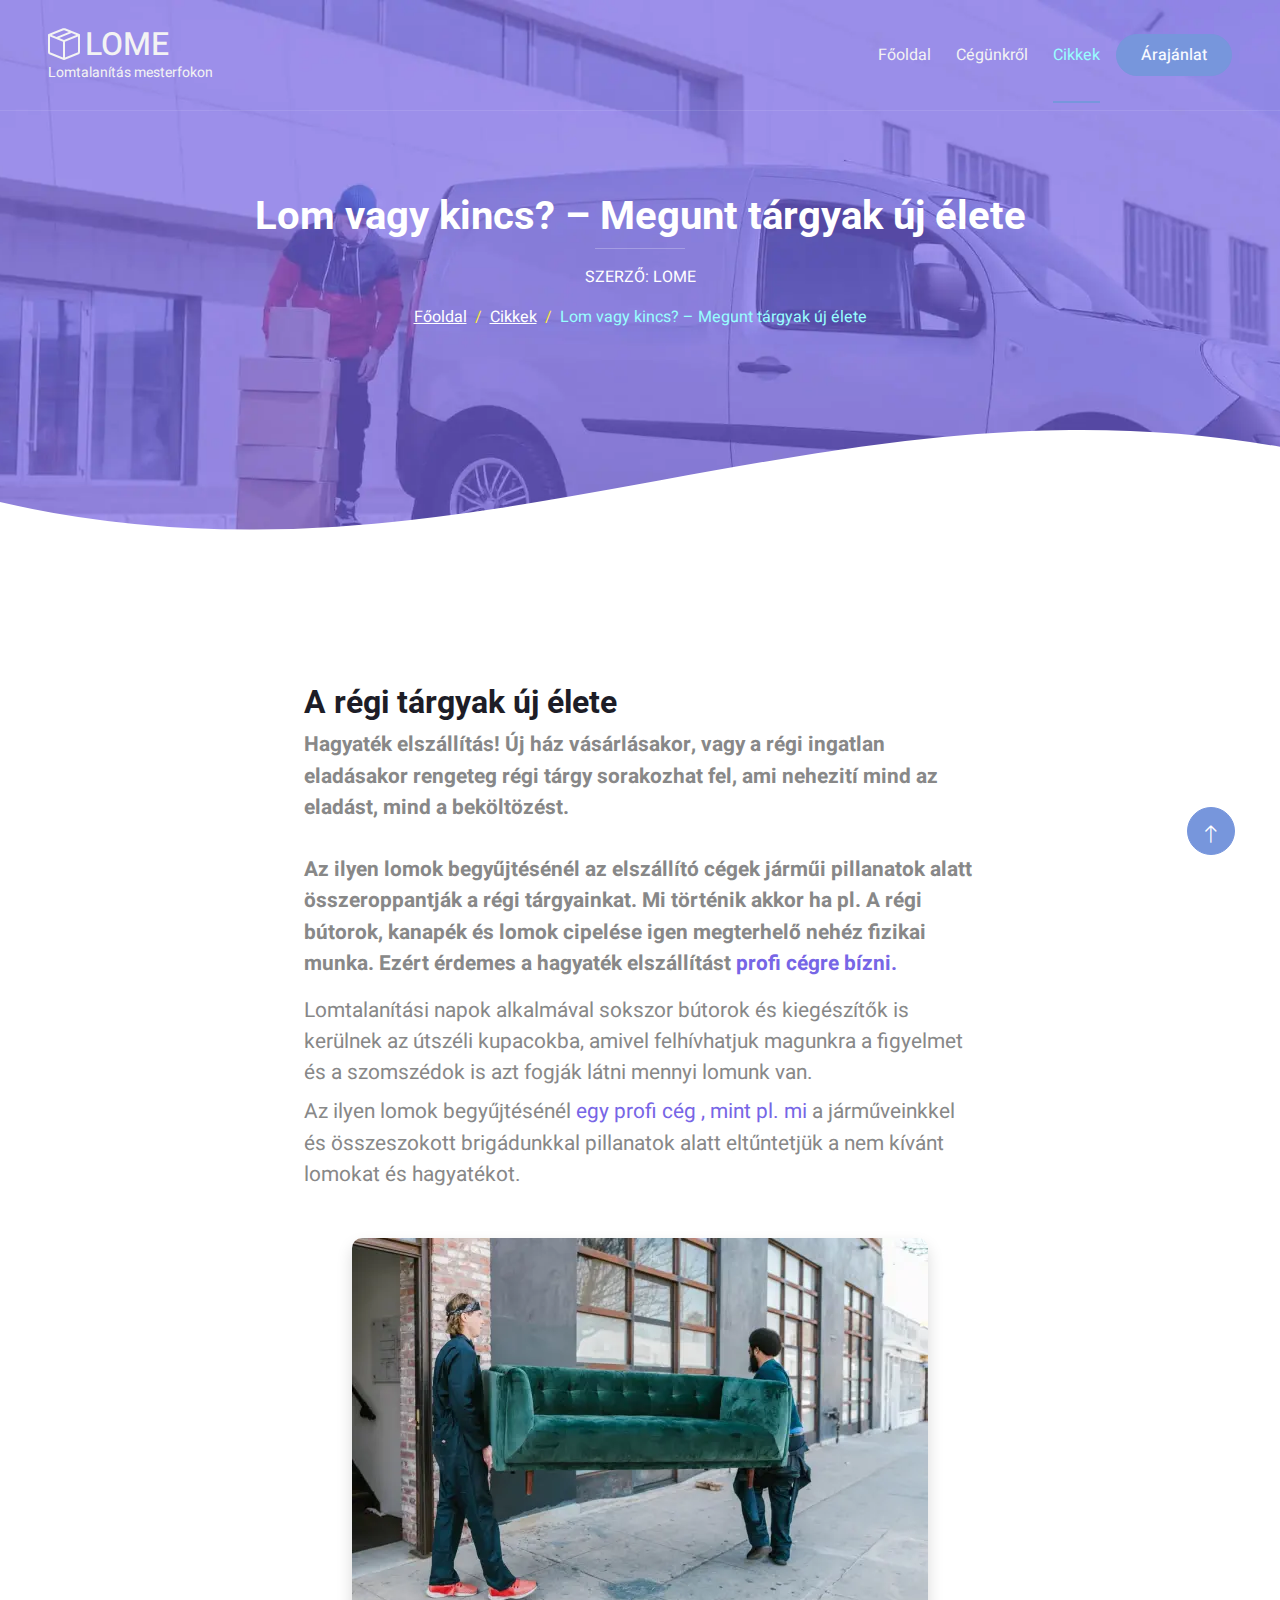
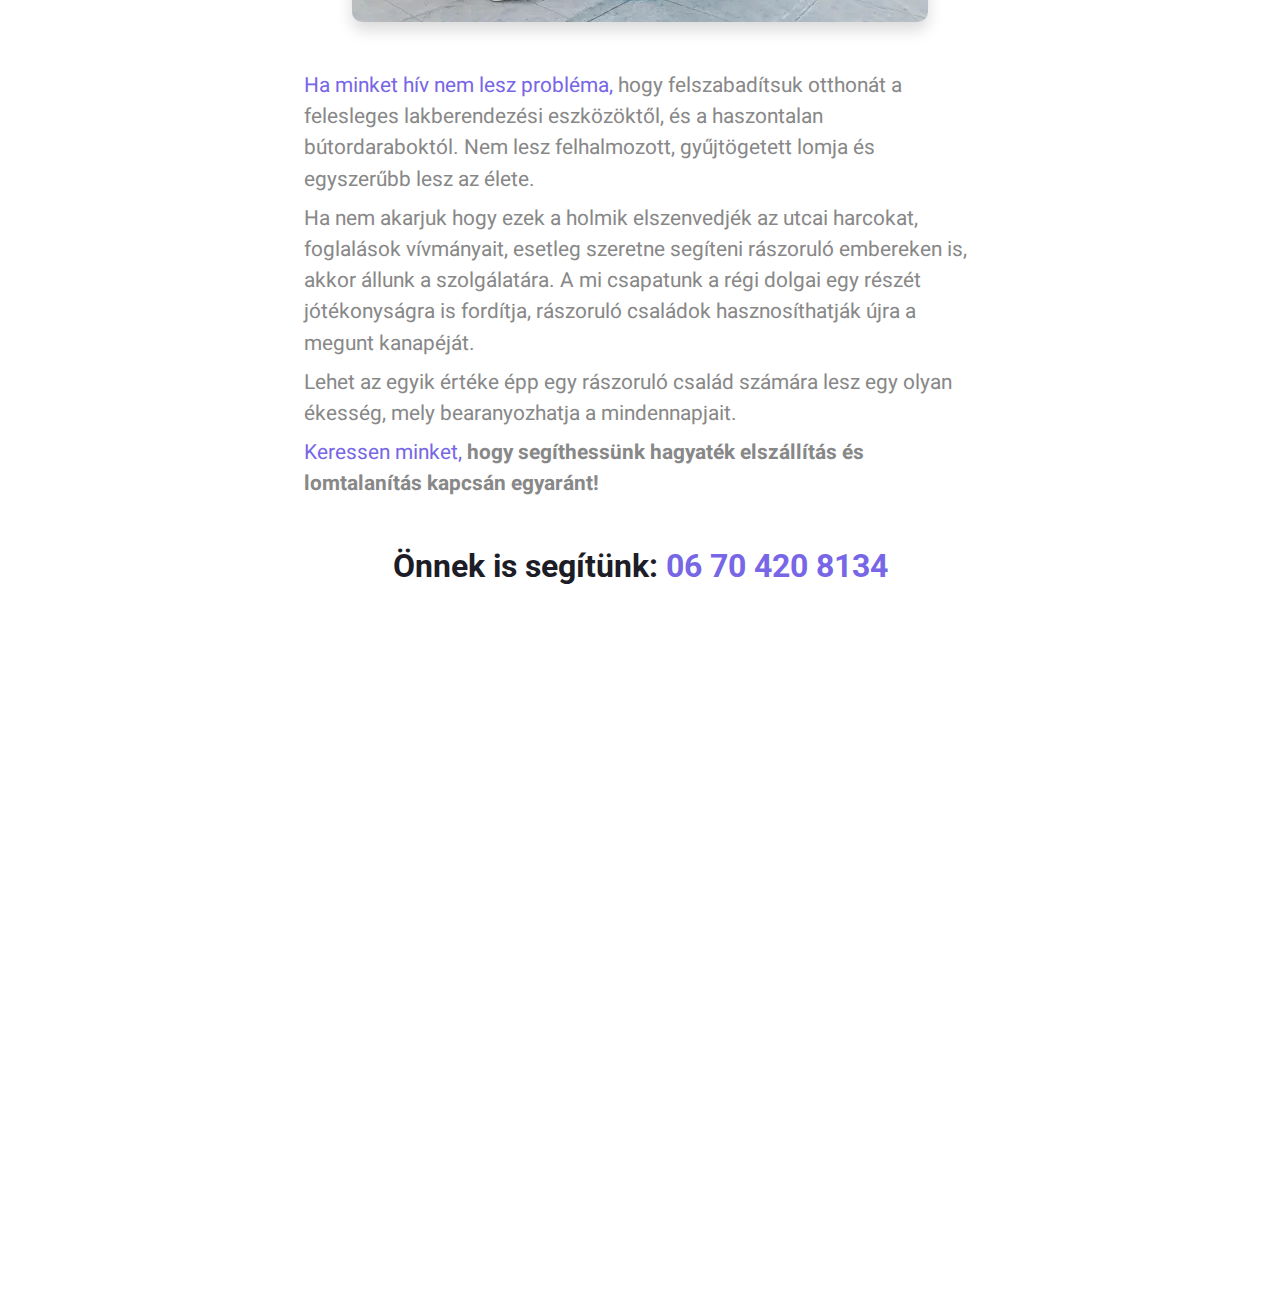
==== commit 93879cce: "contact fix" ====
--- a/_article1.html
+++ b/_article1.html
@@ -244,9 +244,10 @@
                 <div class="copyright">
                     <div class="row">
                         <div class="col-md-6 text-center text-md-start mb-3 mb-md-0">
-                            &copy;
-                            <a href="index.html">LOME - LOMTALANITAS-MESTERFOKON.HU</a>,
-                            MINDEN JOG FENNTARTVA.
+                            &copy; <a href="index.html">LOME - LOMTALANITAS-MESTERFOKON.HU</a>
+                            <div class="mt-1">
+                                <small>Design & Weboldal: <a target="_blank" href="https://geekrabbits.hu/">geekrabbits.hu</a> - MINDEN JOG FENNTARTVA.</small>
+                            </div>
                         </div>
                         <div class="col-md-6 text-center text-md-end">
                             <div class="footer-menu">
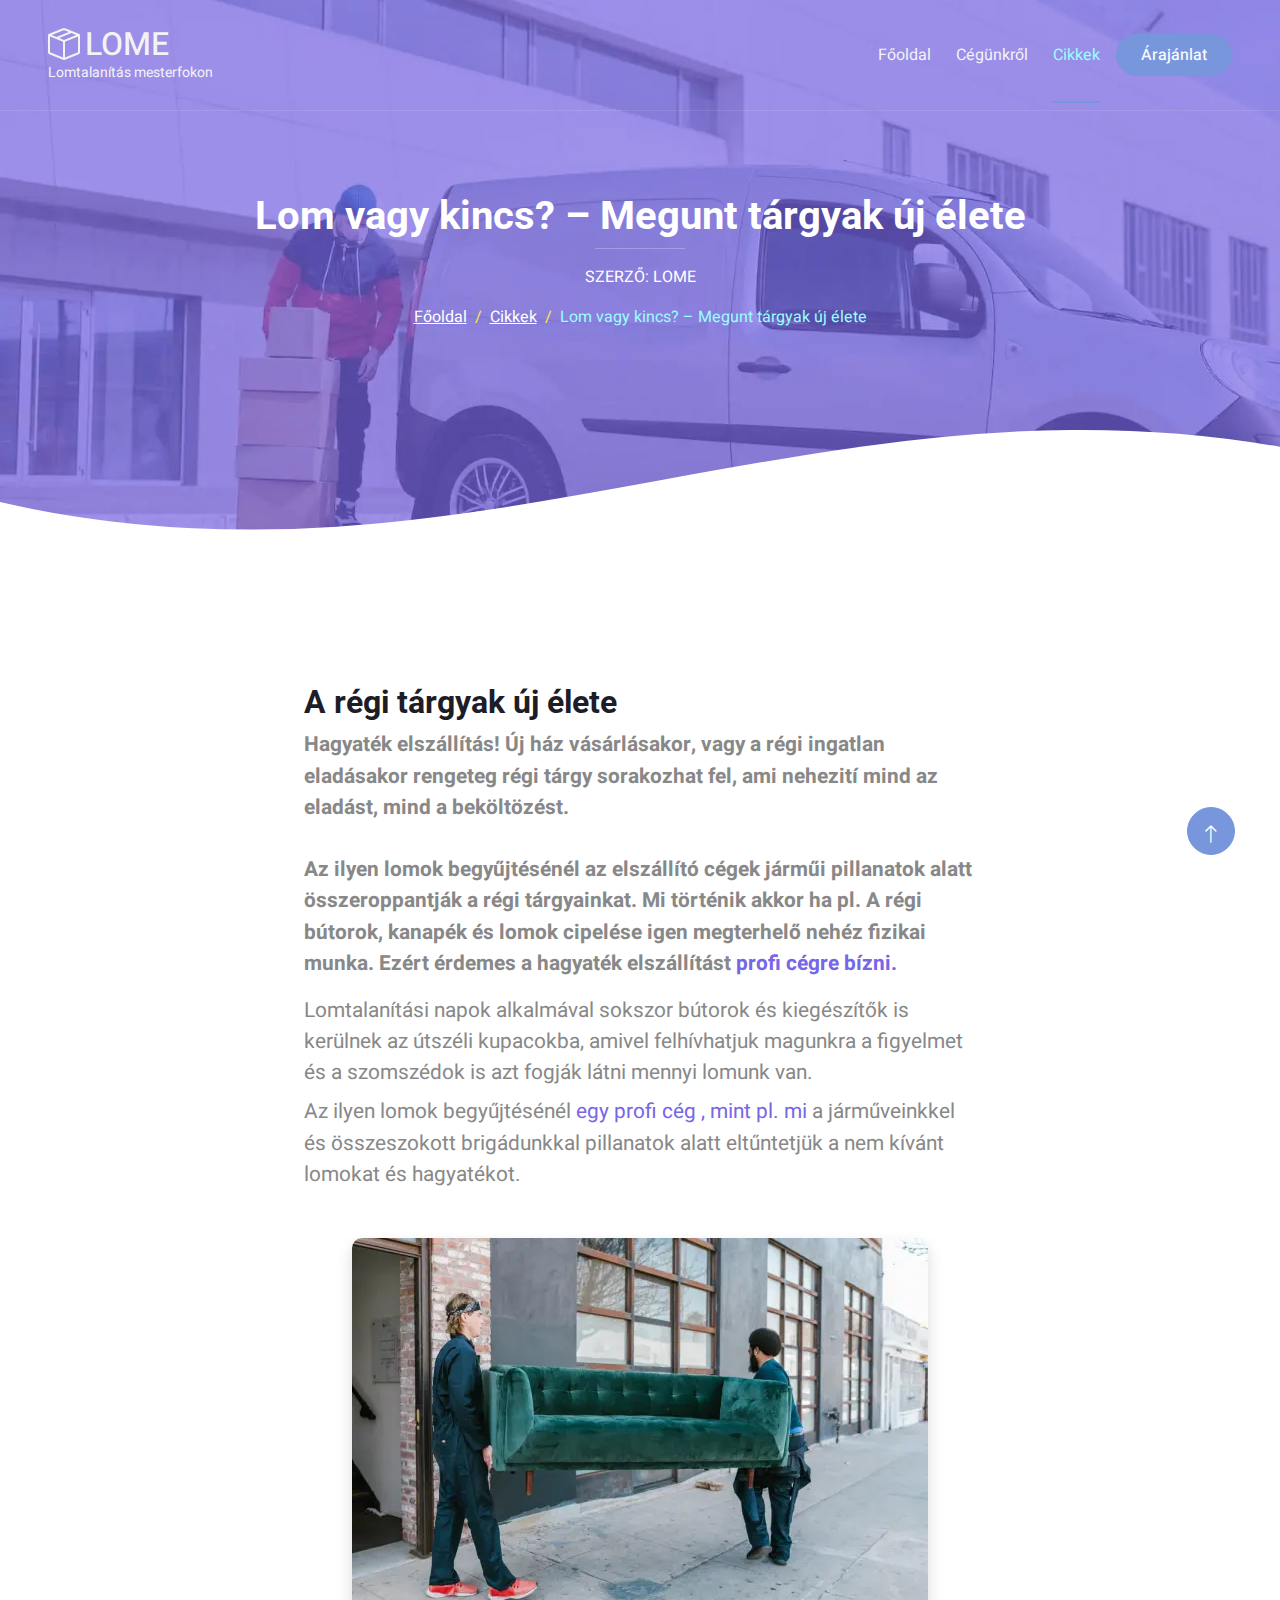
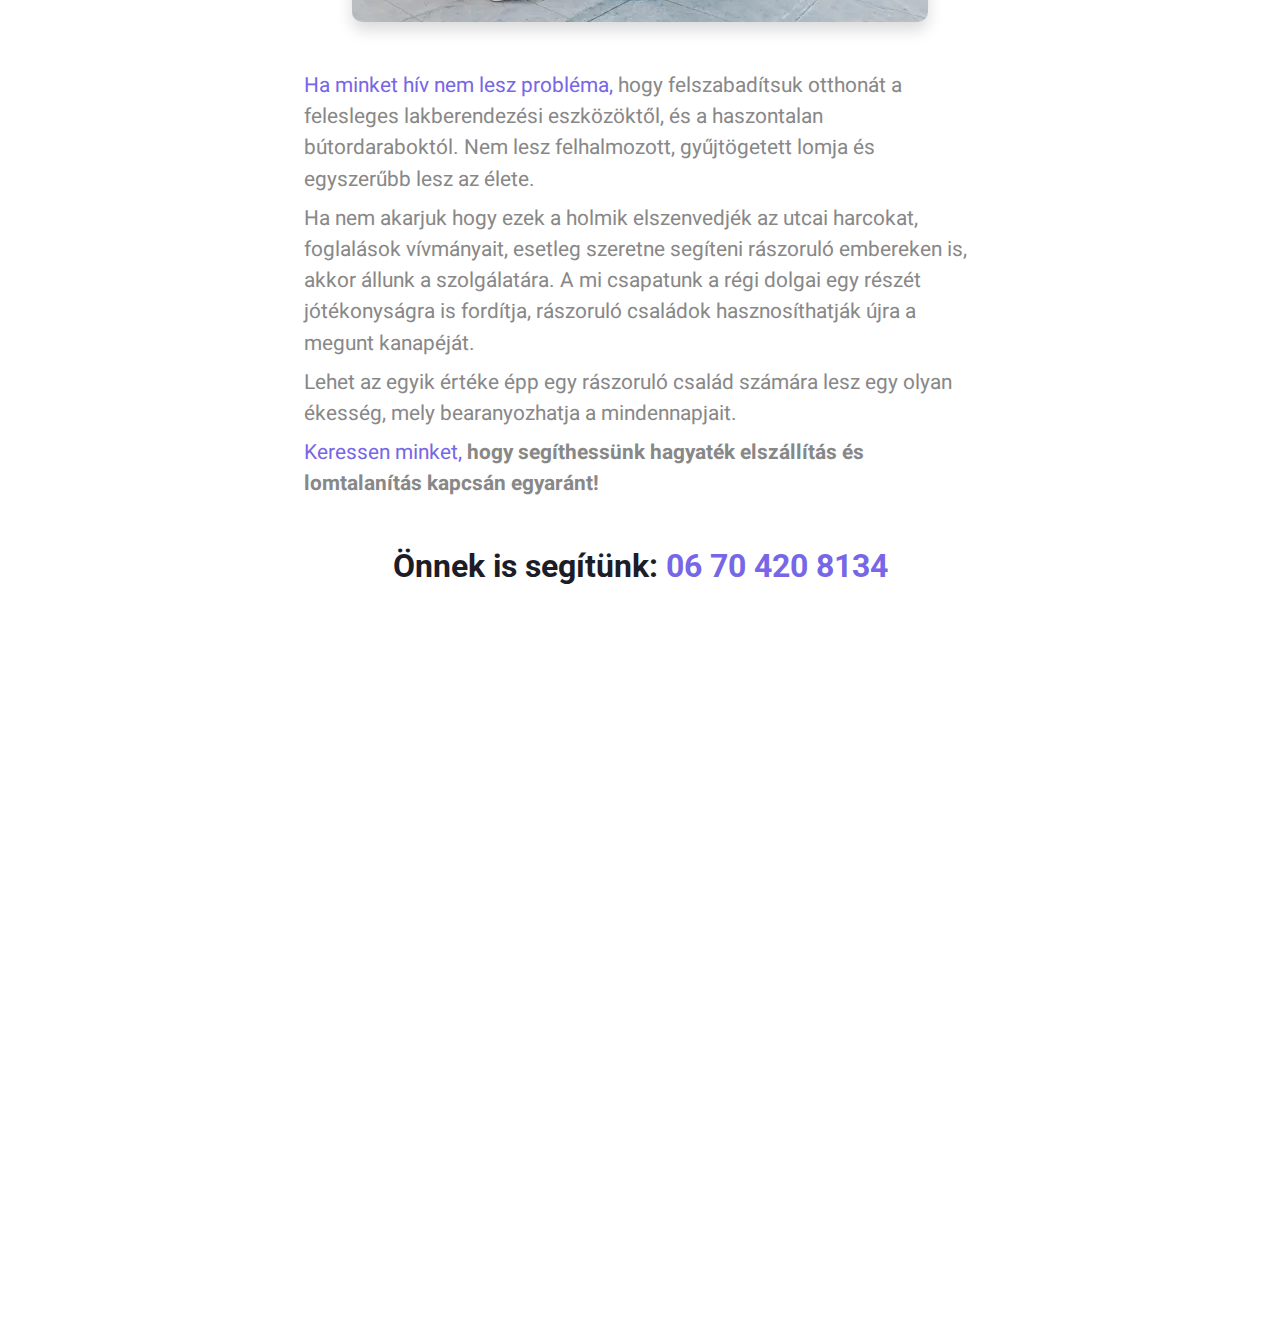
==== commit d2c11efe: "cookie fix" ====
--- a/_article1.html
+++ b/_article1.html
@@ -76,6 +76,7 @@
             ]
         }
     </script>
+    <script id="Cookiebot" src="https://consent.cookiebot.com/uc.js" data-cbid="8933991f-86a7-4b6b-9f68-21b18abb5d1c" data-blockingmode="auto" type="text/javascript"></script>
 </head>
 
 <body>
@@ -234,6 +235,7 @@
                         <a class="btn btn-link" href="index.html">Főoldal</a>
                         <a class="btn btn-link" href="articles.html">Cikkek</a>
                         <a class="btn btn-link" href="index.html#szolgaltatasaink">Szolgáltatásaink</a>
+                        <a href="adatvedelem.html">Adatvédelemi & Süti tájékoztató</a>
                     </div>
                 </div>
                 <div class="text-center mt-5 text-uppercase">
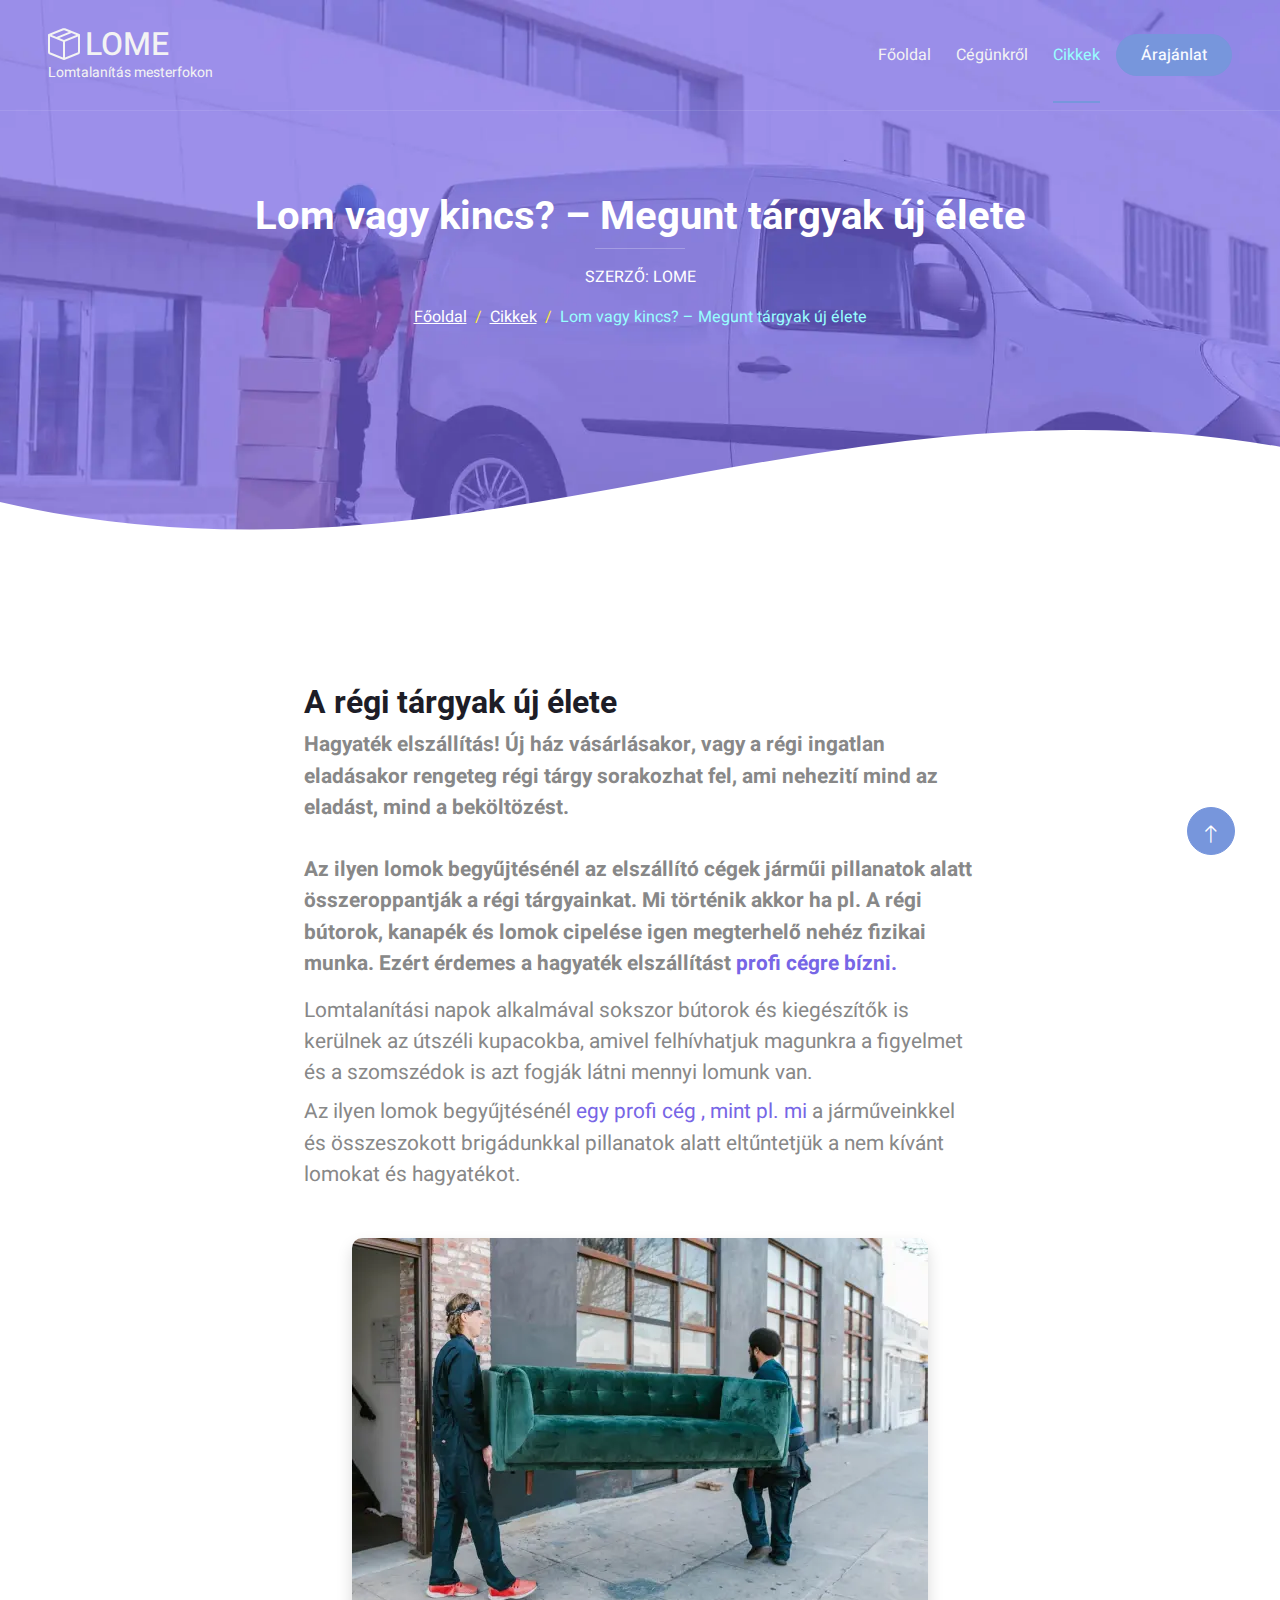
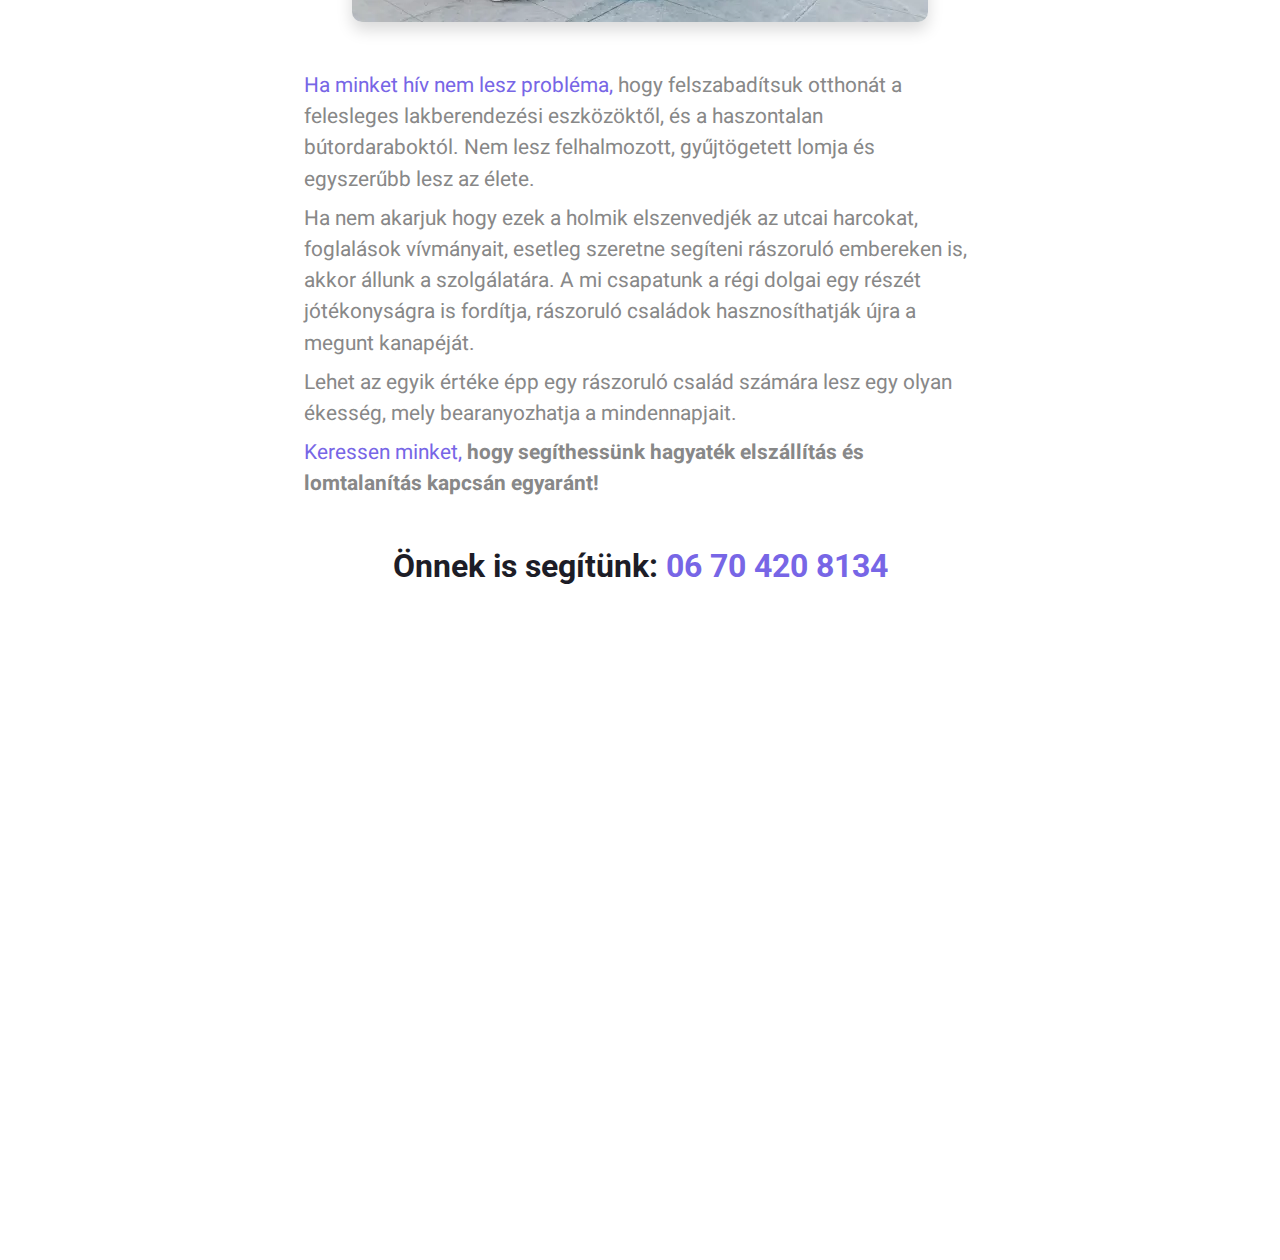
==== commit 36586a4c: "fix" ====
--- a/_article1.html
+++ b/_article1.html
@@ -238,9 +238,9 @@
                         <a href="adatvedelem.html">Adatvédelemi & Süti tájékoztató</a>
                     </div>
                 </div>
-                <div class="text-center mt-5 text-uppercase">
+                <!-- <div class="text-center mt-5 text-uppercase">
                     Oldalunkon nincs adatkezelés sem cookie használat
-                </div>
+                </div> -->
             </div>
             <div class="container px-lg-5">
                 <div class="copyright">
